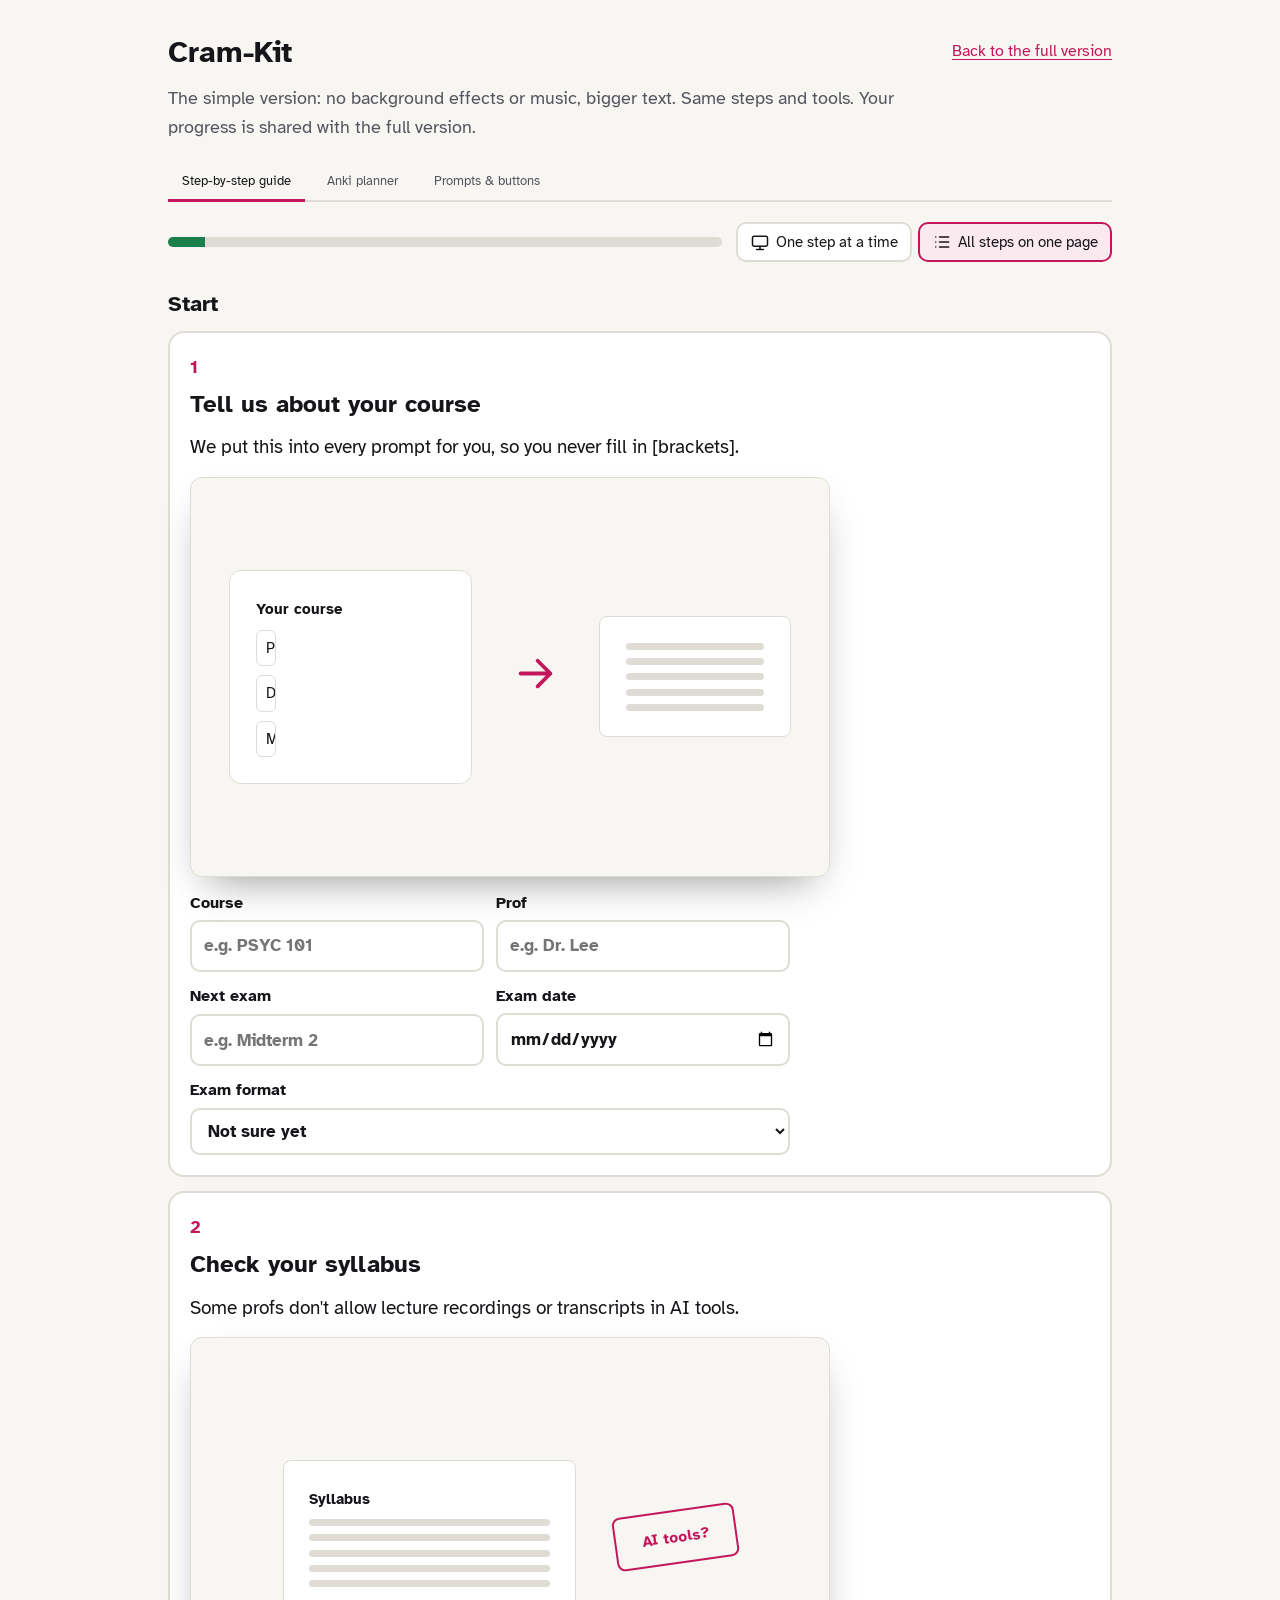
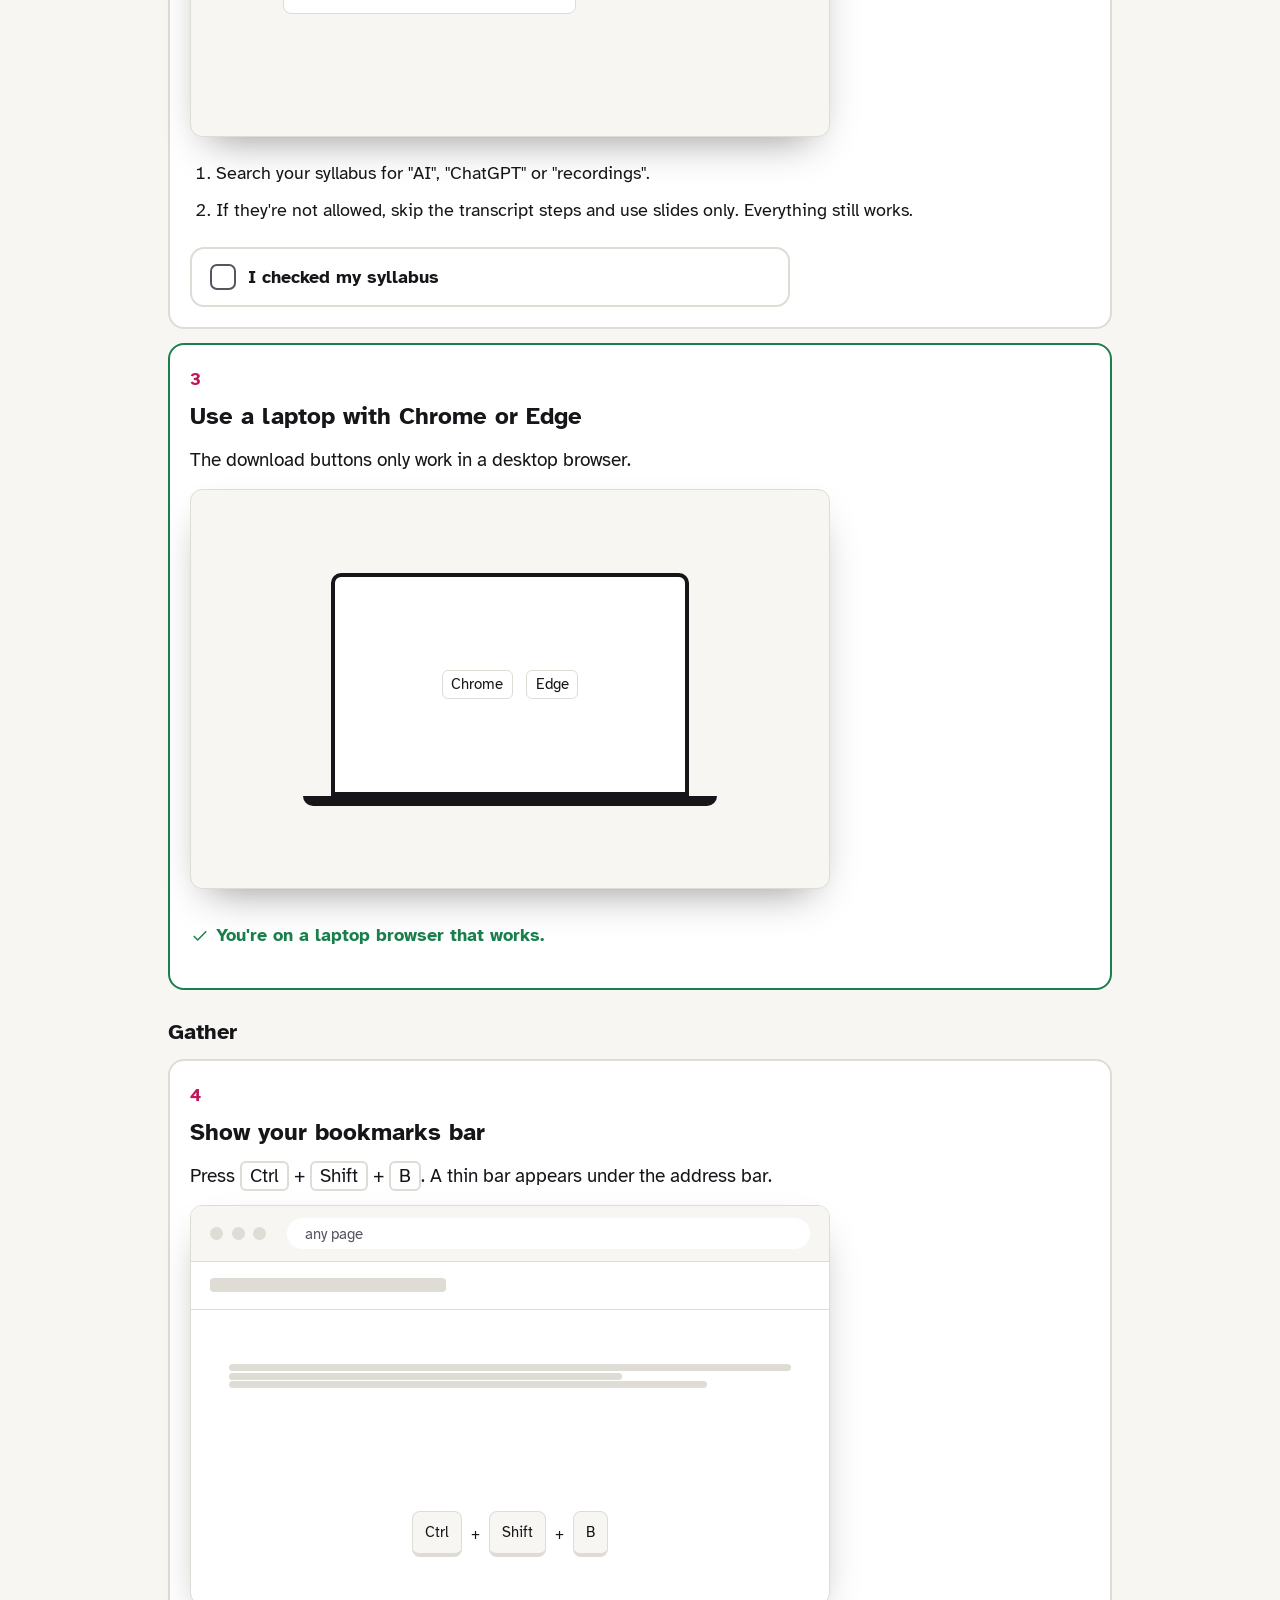
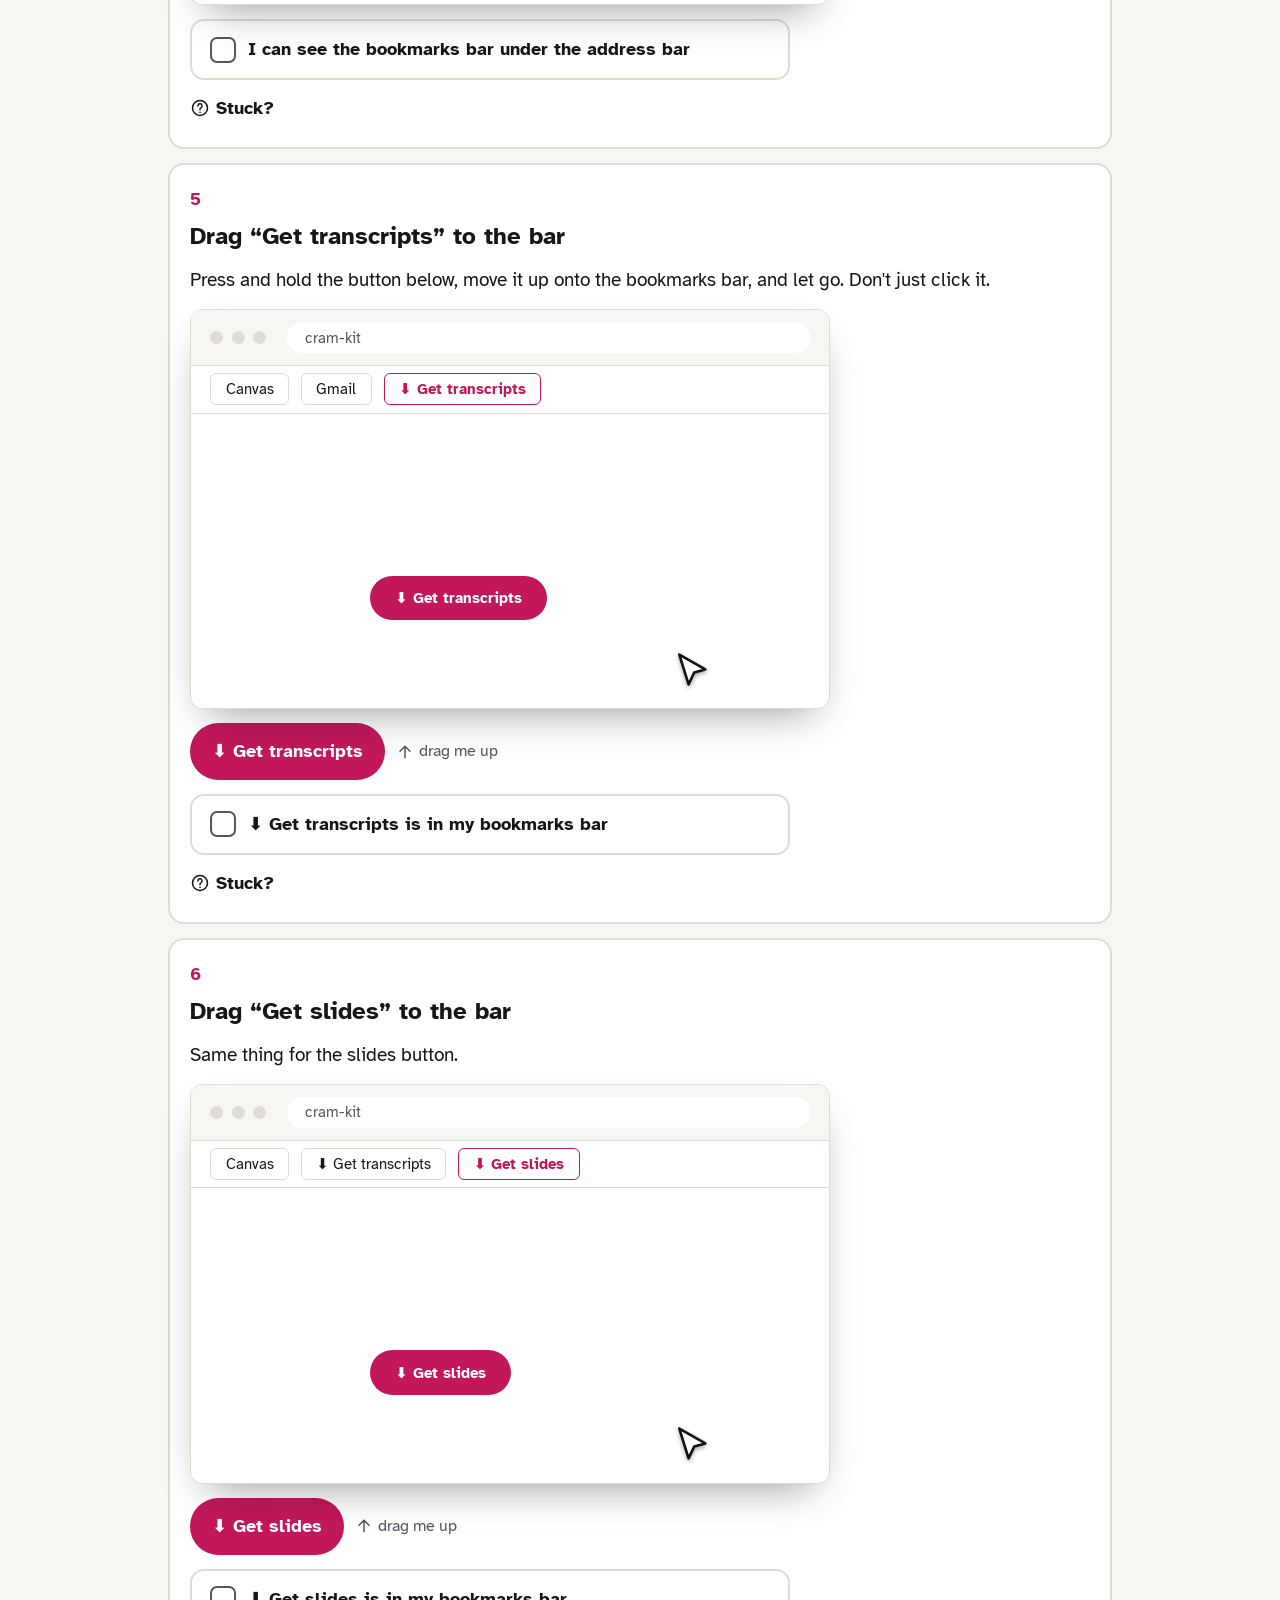
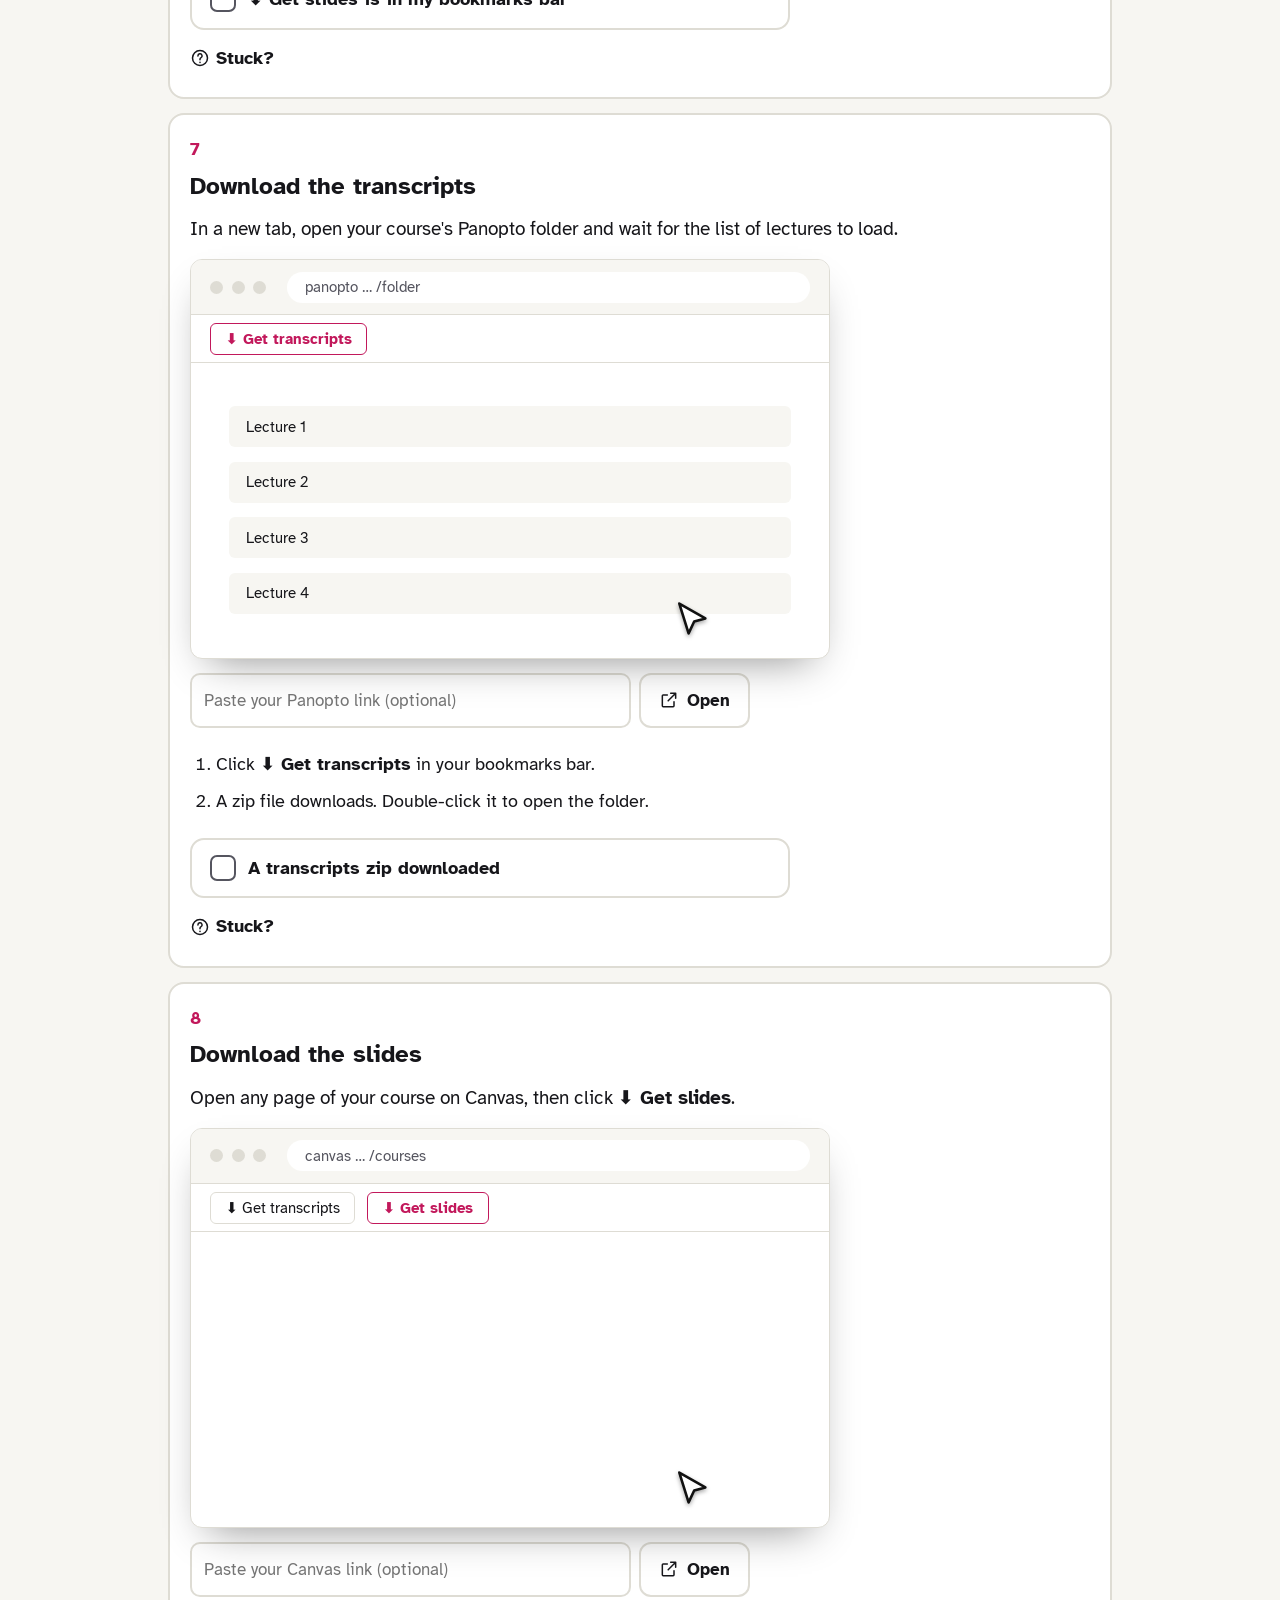
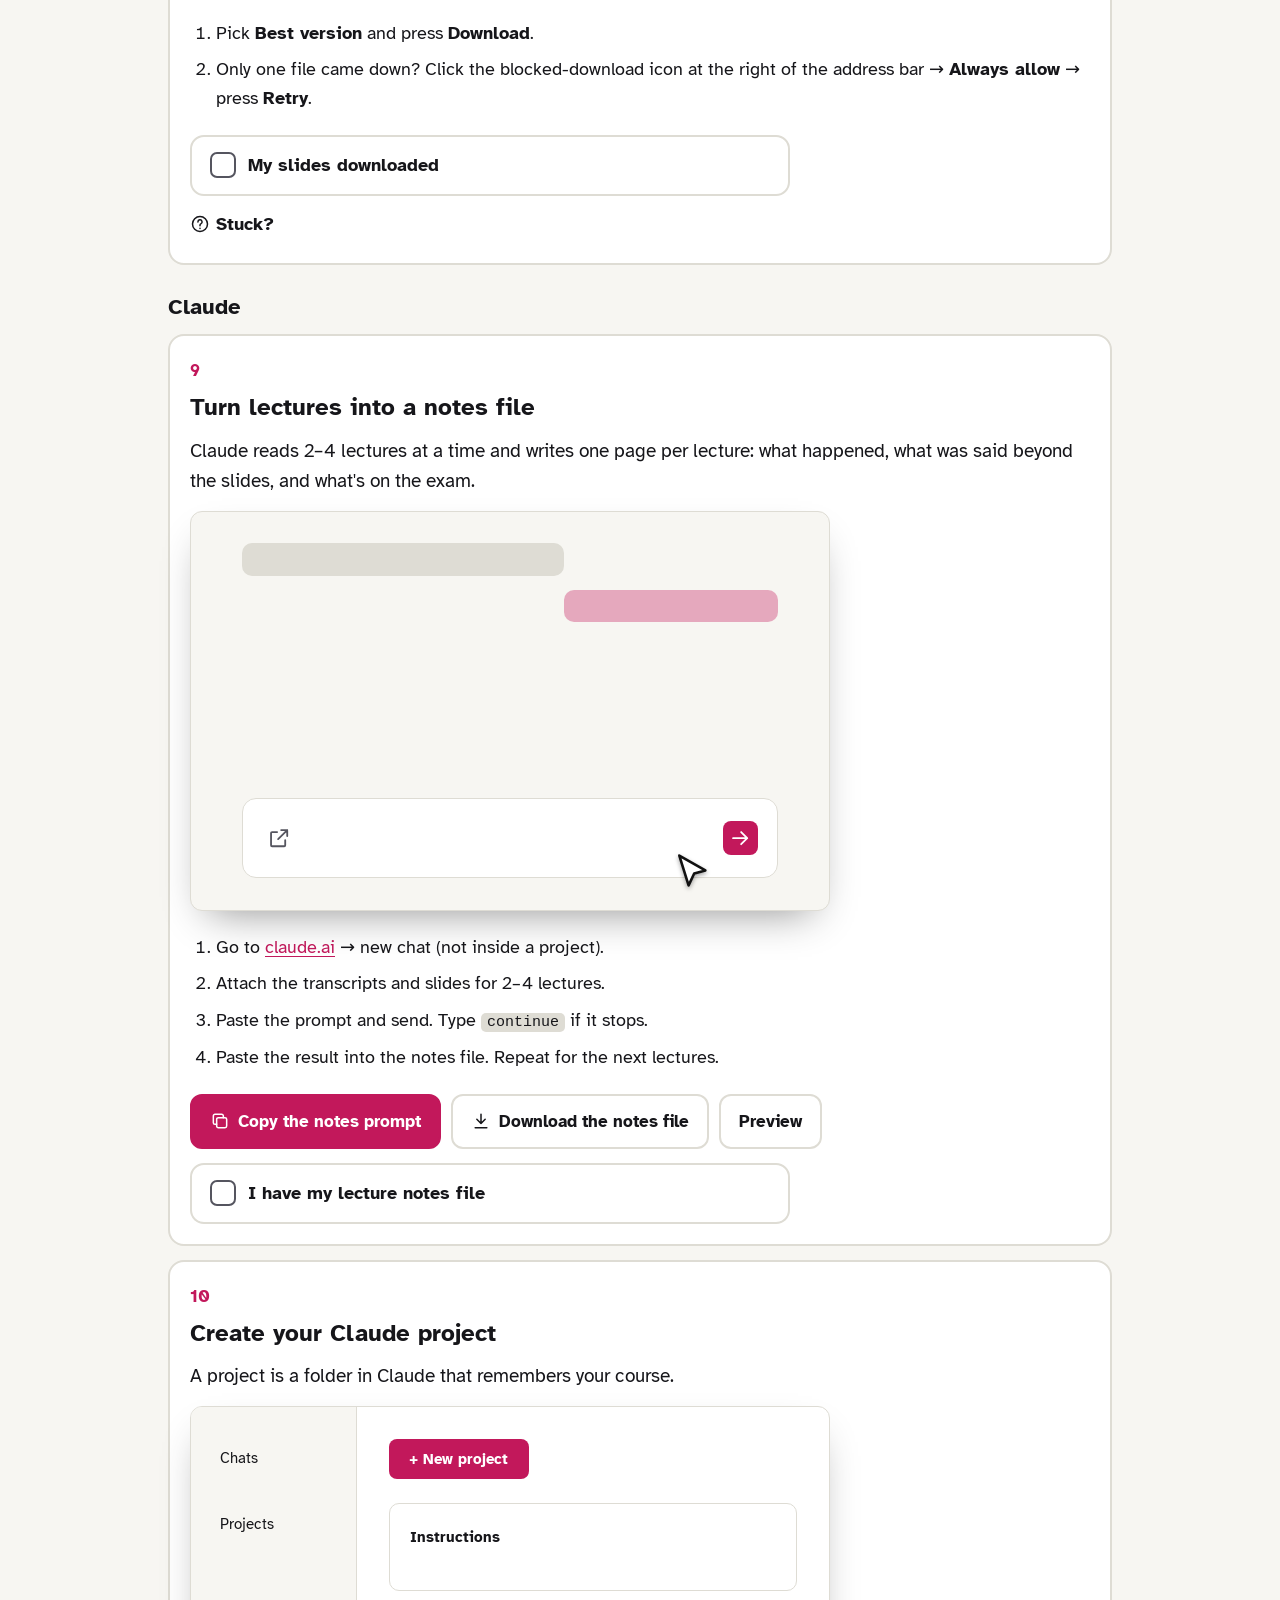
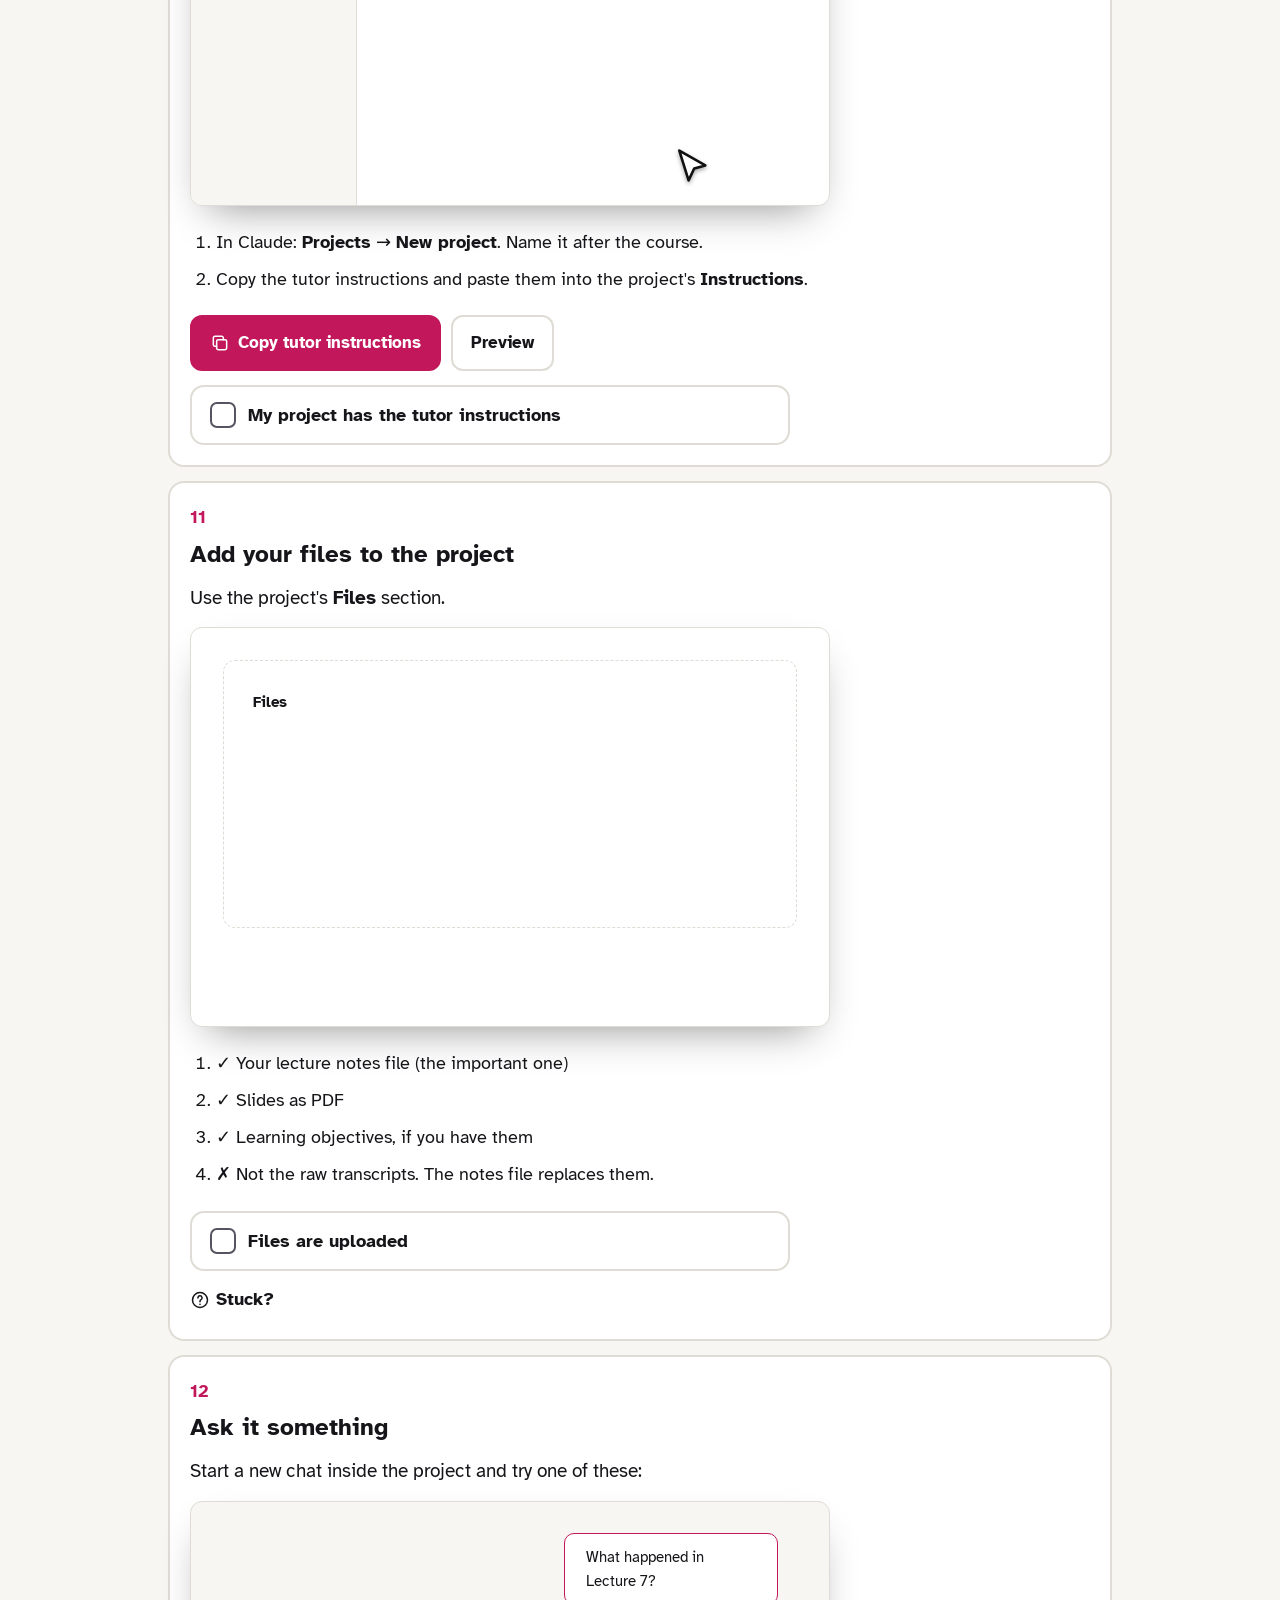
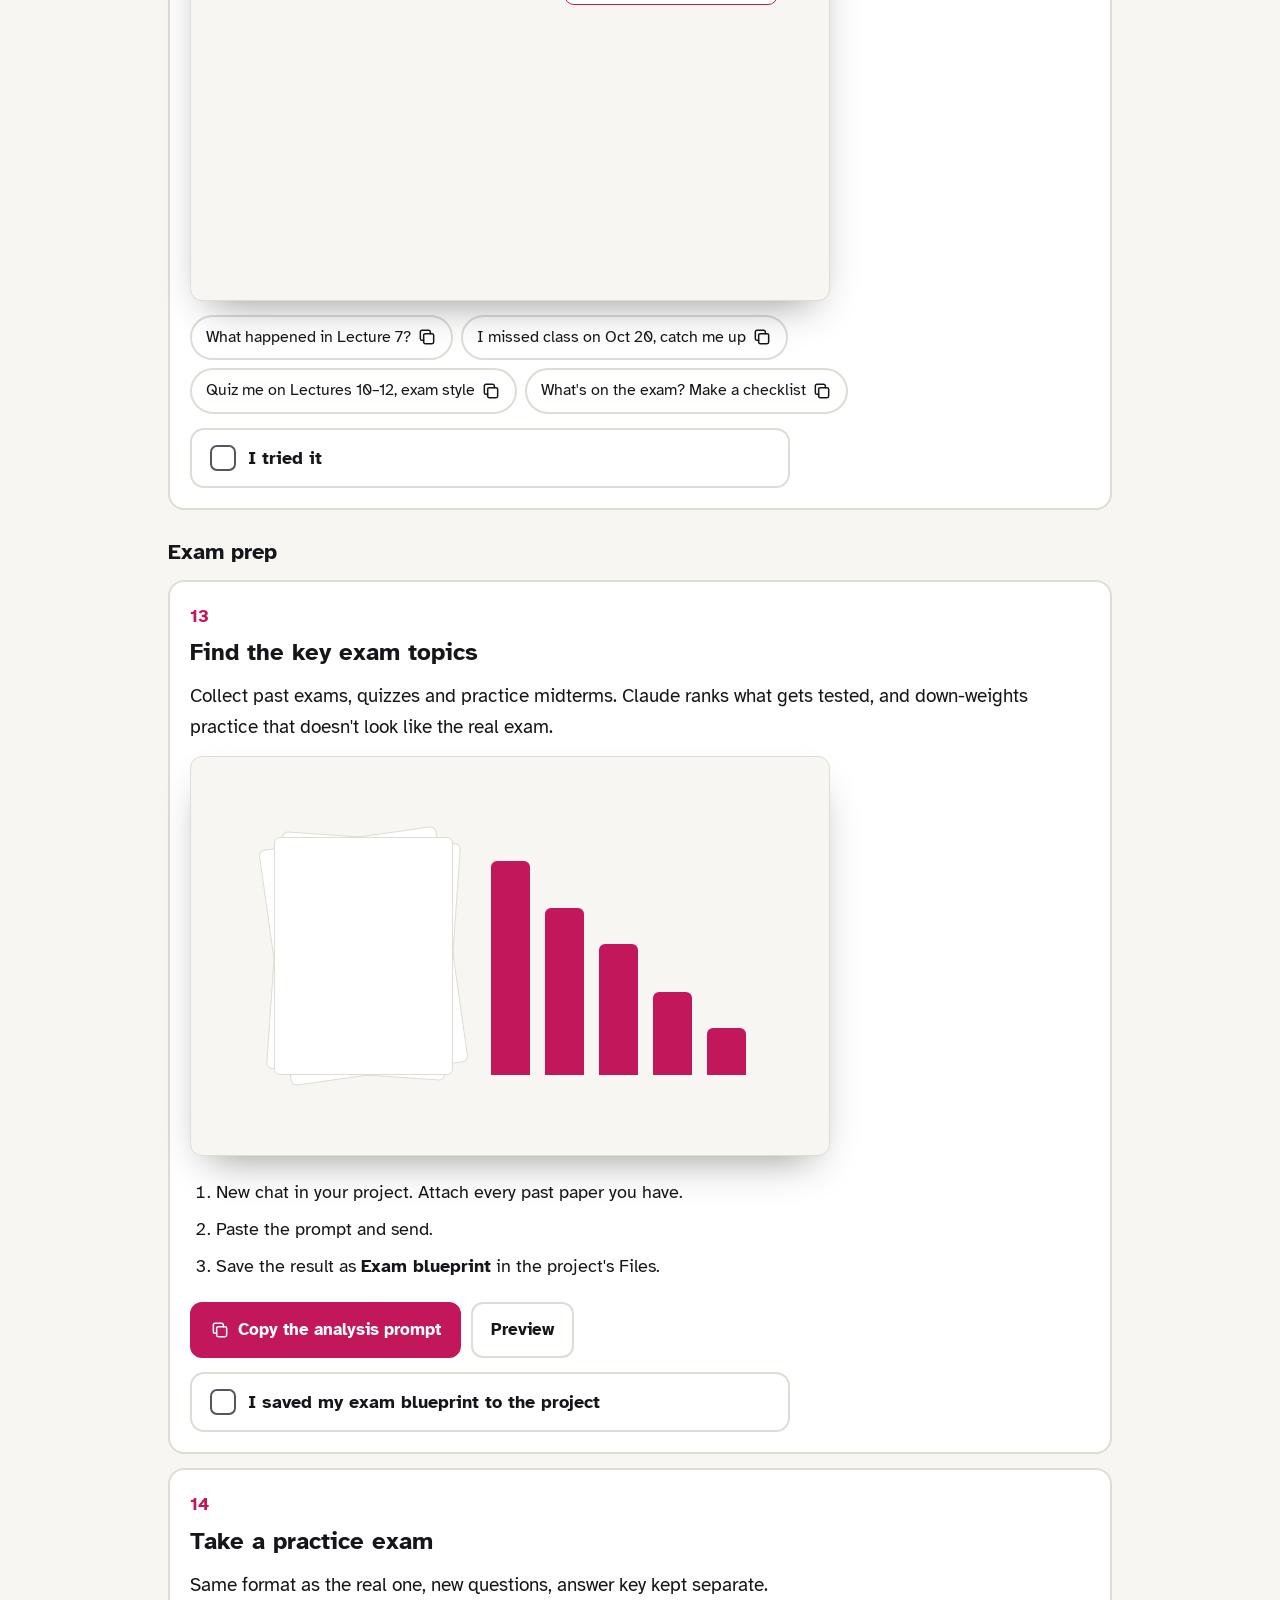
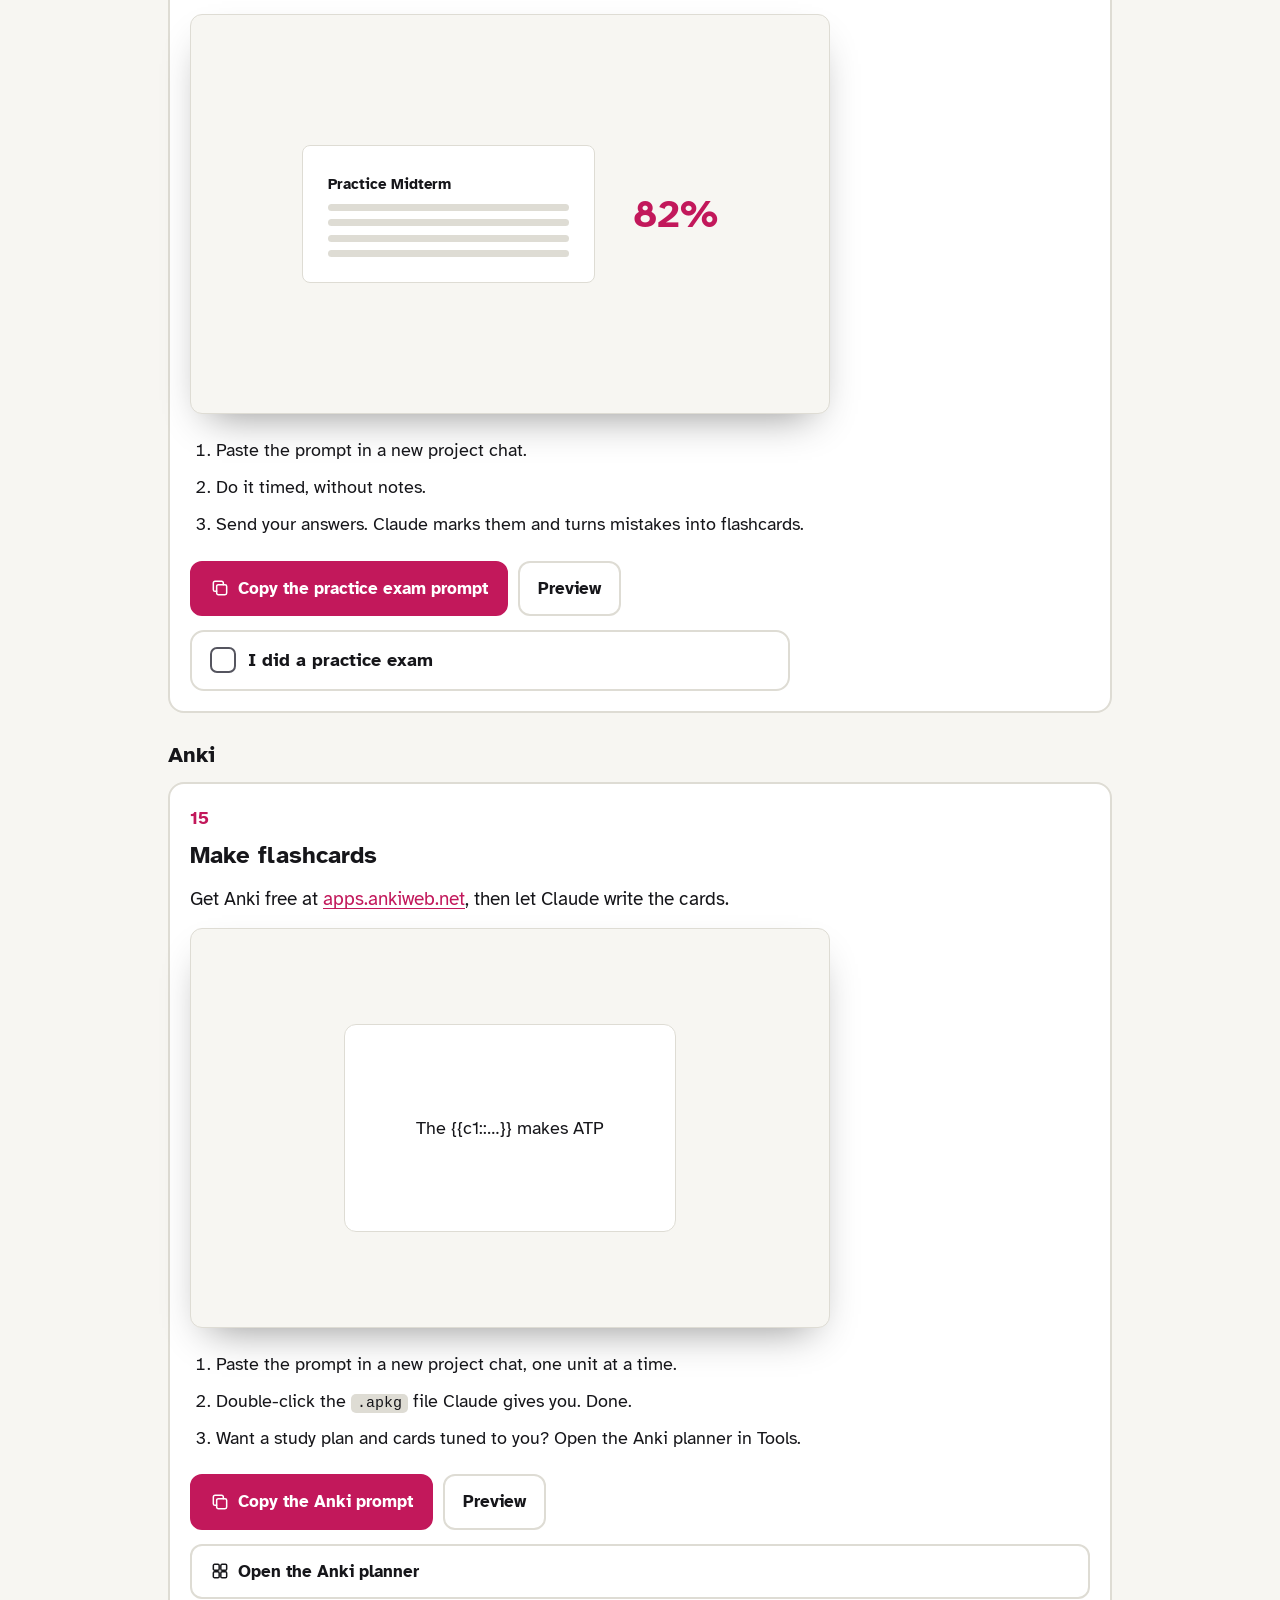
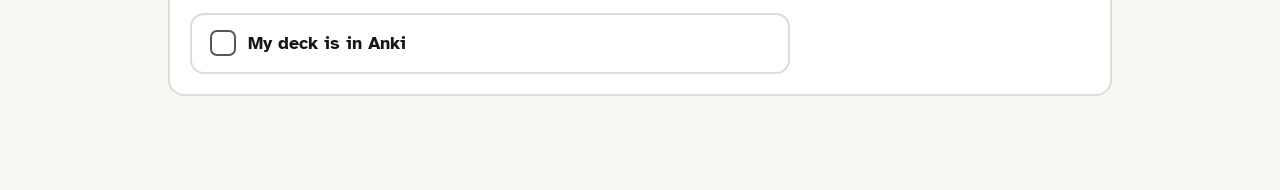
==== simple.html @ 3fac9909 "Redesign: Taipei night-drive home, fullscreen step-by-step guide, pomodoro, simple version - New hom" ====
<!DOCTYPE html>
<html lang="en">
<head>
<meta charset="utf-8">
<meta name="viewport" content="width=device-width, initial-scale=1">
<title>Cram-Kit · Simple</title>
<link rel="preconnect" href="https://fonts.googleapis.com"><link rel="preconnect" href="https://fonts.gstatic.com" crossorigin>
<link href="https://fonts.googleapis.com/css2?family=Atkinson+Hyperlegible:wght@400;700&display=swap" rel="stylesheet">
<link rel="stylesheet" href="assets/mocks.css">
<style>
:root{--bg:#f7f6f2;--card:#fff;--ink:#16161a;--muted:#55555f;--line:#dedcd4;--accent:#c2185b;--accent-ink:#fff;--ok:#1b7f4b;--ok-bg:#eaf6ef;--warn:#8a4500;--warn-bg:#fff2e0;--soft:#fbe9f0}
@media (prefers-color-scheme:dark){:root:not([data-theme=light]){--bg:#121214;--card:#1b1b1f;--ink:#efeef3;--muted:#a9a8b3;--line:#2e2e35;--accent:#ff6fa8;--accent-ink:#16161a;--ok:#5fd394;--ok-bg:#16291f;--warn:#ffb36b;--warn-bg:#2b2116;--soft:#2a1a22}}
*{box-sizing:border-box}
body{margin:0;background:var(--bg);color:var(--ink);font:18px/1.6 "Atkinson Hyperlegible",system-ui,sans-serif}
main{max-width:980px;margin:0 auto;padding:28px 18px 80px}
a{color:var(--accent);text-underline-offset:3px}
:focus-visible{outline:3px solid var(--accent);outline-offset:2px}
.ck-i{width:20px;height:20px;flex:none}
header{display:flex;align-items:center;gap:14px;flex-wrap:wrap;margin-bottom:8px}
header h1{margin:0;font-size:30px}
header .back{margin-left:auto;font-size:16px}
.lede{color:var(--muted);margin:0 0 20px;max-width:62ch}
nav.top{display:flex;gap:8px;margin:0 0 20px;border-bottom:2px solid var(--line)}
nav.top button{background:none;border:0;padding:10px 14px;font:700 17px inherit;font-family:inherit;color:var(--muted);cursor:pointer;border-bottom:3px solid transparent;margin-bottom:-2px}
nav.top button[aria-selected=true]{color:var(--ink);border-bottom-color:var(--accent)}
.pane[hidden]{display:none}
/* guide */
.ck-head{display:flex;gap:14px;align-items:center;flex-wrap:wrap;margin-bottom:14px}
.ck-prog{flex:1;min-width:160px;height:10px;border-radius:99px;background:var(--line);overflow:hidden}
.ck-prog i{display:block;height:100%;background:var(--ok)}
.ck-modes{display:flex;gap:6px}
.ck-modes button{display:flex;align-items:center;gap:6px;border:2px solid var(--line);background:var(--card);padding:6px 12px;border-radius:10px;font:inherit;font-size:15px;cursor:pointer;color:var(--ink)}
.ck-modes button[aria-pressed=true]{border-color:var(--accent);background:var(--soft)}
.ck-wiz{display:block}.ck-steps{display:none}
.ck-count{color:var(--muted);font-size:16px}
.ck-step{display:grid;grid-template-columns:1fr;gap:14px}
.ck-step-text{display:contents}.ck-step-text>*{order:4}
.ck-title{order:1;font-size:30px;line-height:1.2;margin:4px 0 0;outline:none}
.ck-lead{order:2;font-size:19px;margin:0}
.ck-step-visual{order:3;max-width:640px}
.ck-mock{--m-accent:var(--accent);--m-bg:var(--card);--m-surface:var(--bg);--m-ink:var(--ink);--m-line:var(--line);--m-muted:var(--muted);--m-font:inherit;font-size:clamp(12px,1.6vw,15px)}
.ck-list{margin:0;padding-left:26px}.ck-list li{margin:8px 0}
kbd{font:700 15px inherit;font-family:inherit;padding:1px 8px;border:2px solid var(--line);border-radius:6px;background:var(--card)}
code{font:15px ui-monospace,Menlo,monospace;background:var(--line);padding:1px 6px;border-radius:5px}
.ck-row{display:flex;gap:10px;flex-wrap:wrap;align-items:center}
.ck-row.tight{gap:6px}
.ck-btn{display:inline-flex;align-items:center;gap:8px;padding:12px 18px;border-radius:12px;border:2px solid var(--line);background:var(--card);font:inherit;font-weight:700;font-size:17px;cursor:pointer;color:var(--ink)}
.ck-btn.primary{background:var(--accent);border-color:var(--accent);color:var(--accent-ink)}
.ck-btn.small{padding:6px 12px;font-size:15px}
.ck-btn:disabled{opacity:.4;cursor:not-allowed}
.ck-btn.ok{background:var(--ok);border-color:var(--ok);color:#fff}
.ck-bm{display:inline-flex;padding:14px 22px;border-radius:99px;background:var(--accent);color:var(--accent-ink);font-weight:700;text-decoration:none;cursor:grab}
.ck-bm.small{padding:6px 12px;font-size:15px}
.ck-hint{color:var(--muted);font-size:16px;display:inline-flex;gap:4px;align-items:center}
.ck-hint .ck-i{transform:rotate(90deg)}
.ck-open{display:flex;gap:8px;max-width:560px}
.ck-open input,.ck-form input,.ck-form select{flex:1;min-width:0;padding:10px 12px;border-radius:10px;border:2px solid var(--line);background:var(--card);color:var(--ink);font:inherit;font-size:17px}
.ck-form{display:grid;grid-template-columns:1fr 1fr;gap:12px;max-width:600px}
.ck-form label{display:grid;gap:4px;font-weight:700;font-size:16px}
.ck-form .wide{grid-column:1/-1}
.ck-done{display:flex;align-items:center;gap:12px;padding:14px 18px;border-radius:14px;border:2px solid var(--line);background:var(--card);cursor:pointer;font-weight:700;max-width:600px}
.ck-done input{position:absolute;opacity:0}
.ck-box{width:26px;height:26px;flex:none;border-radius:7px;border:2px solid var(--muted);display:grid;place-items:center;color:transparent}
.ck-done input:checked+.ck-box{background:var(--ok);border-color:var(--ok);color:#fff}
.ck-done:has(input:checked){border-color:var(--ok);background:var(--ok-bg)}
.ck-done:has(input:focus-visible){outline:3px solid var(--accent);outline-offset:2px}
.ck-help summary{cursor:pointer;font-weight:700;display:inline-flex;gap:6px;align-items:center}
.ck-ok{color:var(--ok);font-weight:700;display:flex;gap:6px;align-items:center}
.ck-warn{padding:12px 16px;border-radius:12px;background:var(--warn-bg);color:var(--warn);max-width:640px}
.ck-note{color:var(--ok);font-size:16px;display:flex;gap:6px;align-items:center;margin:0}
.ck-pre{white-space:pre-wrap;font:14px/1.5 ui-monospace,Menlo,monospace;background:var(--card);border:2px solid var(--line);border-radius:12px;padding:12px;max-height:320px;overflow:auto}
.ck-try{display:flex;flex-wrap:wrap;gap:8px}
.ck-chip{display:inline-flex;gap:6px;align-items:center;padding:8px 14px;border-radius:99px;border:2px solid var(--line);background:var(--card);font:inherit;font-size:16px;cursor:pointer;color:var(--ink)}
.ck-nav{display:flex;align-items:center;gap:12px;margin-top:22px;padding-top:16px;border-top:2px solid var(--line)}
.ck-gate{flex:1;text-align:right;color:var(--muted);font-size:16px}
.ck-sechead{font-size:22px;margin:24px 0 10px}
.ck-card{padding:20px;margin-bottom:14px;border:2px solid var(--line);border-radius:16px;background:var(--card)}
.ck-card.did{border-color:var(--ok)}
.ck-card .ck-num{display:inline-block;font-weight:700;color:var(--accent);margin-bottom:4px}
.ck-card .ck-title{font-size:24px}
/* toolkit */
.ck-cram-row{display:flex;gap:12px;align-items:center;flex-wrap:wrap;margin-bottom:16px}
.ck-cram{padding:12px 20px;border-radius:12px;border:2px solid var(--accent);background:var(--card);color:var(--accent);font:inherit;font-weight:700;cursor:pointer;display:inline-flex;gap:8px;align-items:center}
.ck-cram.on{background:var(--accent);color:var(--accent-ink)}
.ck-aform{grid-template-columns:1fr 1fr;max-width:none}
.ck-ql{display:block;font-weight:700;font-size:16px;margin-bottom:6px}
.ck-chips{display:flex;flex-wrap:wrap;gap:6px}
.ck-chips label{display:inline-flex;flex-direction:row;gap:6px;align-items:center;padding:6px 12px;border-radius:99px;border:2px solid var(--line);background:var(--card);font-weight:400;font-size:16px;cursor:pointer}
.ck-chips label:has(input:checked){border-color:var(--accent);background:var(--soft)}
.ck-out{padding:18px;border-radius:14px;border:2px solid var(--line);background:var(--card);margin:16px 0}
.ck-out h4{margin:10px 0 6px;font-size:19px}.ck-out h4:first-child{margin-top:0}
.ck-table{width:100%;border-collapse:collapse;font-size:16px}
.ck-table td{padding:8px;border-bottom:1px solid var(--line);vertical-align:top}
.ck-table td:first-child{color:var(--muted);width:46%}
.ck-table small{display:block;color:var(--muted)}
.ck-libitem{display:flex;align-items:center;justify-content:space-between;gap:10px;padding:12px 16px;margin-bottom:8px;border:2px solid var(--line);border-radius:12px;background:var(--card)}
@media (max-width:640px){.ck-form,.ck-aform{grid-template-columns:1fr}.ck-title{font-size:25px}}
</style>
</head>
<body>
<main>
  <header><h1>Cram-Kit</h1><a class="back" href="./">Back to the full version</a></header>
  <p class="lede">The simple version: no background effects or music, bigger text. Same steps and tools. Your progress is shared with the full version.</p>
  <nav class="top" role="tablist" aria-label="Sections">
    <button role="tab" aria-selected="true" data-p="p-guide">Step-by-step guide</button>
    <button role="tab" aria-selected="false" data-p="p-tools">Anki planner</button>
    <button role="tab" aria-selected="false" data-p="p-lib">Prompts &amp; buttons</button>
  </nav>
  <section class="pane" id="p-guide"><div id="wiz"></div></section>
  <section class="pane" id="p-tools" hidden><div id="anki"></div></section>
  <section class="pane" id="p-lib" hidden><div id="lib"></div></section>
</main>
<script src="assets/data.js"></script>
<script src="assets/core.js"></script>
<script>
const {$,$$}=CK;
let anki;
function tab(id){$$('nav.top button').forEach(b=>b.setAttribute('aria-selected',b.dataset.p===id));$$('.pane').forEach(p=>p.hidden=p.id!==id);if(id==='p-tools'){anki=anki||CK.ankiTool($('#anki'));anki.update();}}
$$('nav.top button').forEach(b=>b.onclick=()=>tab(b.dataset.p));
CK.wizard($('#wiz'),{modeKey:'mode_simple',defaultMode:'list',onTool:()=>tab('p-tools')});
CK.library($('#lib'));
</script>
</body>
</html>
---- assets/mocks.css ----
/* Animated "how to do it" demos. Themes set the --m-* variables. */
.ck-mock{--m-bg:#fff;--m-surface:#f3f3f3;--m-ink:#222;--m-muted:#888;--m-line:#ddd;--m-accent:#5b5bd6;--m-accent-ink:#fff;--m-hl:#ffe58a;--m-radius:12px;--m-font:inherit;--T:5s;
  position:relative;width:100%;aspect-ratio:16/10;overflow:hidden;background:var(--m-bg);color:var(--m-ink);border:1px solid var(--m-line);border-radius:var(--m-radius);font:500 clamp(9px,1.35vw,13px)/1.2 var(--m-font);user-select:none;box-shadow:0 18px 40px -18px rgba(0,0,0,.45)}
.ck-mock *{box-sizing:border-box}
.ck-m-cursor{position:absolute;width:7%;left:75%;top:85%;z-index:9;filter:drop-shadow(0 2px 2px rgba(0,0,0,.35));pointer-events:none}

/* browser frame */
.ck-m-top{position:absolute;inset:0 0 auto 0;height:14%;display:flex;align-items:center;gap:1.4%;padding:0 3%;background:var(--m-surface);border-bottom:1px solid var(--m-line)}
.ck-m-top i{width:2.2%;aspect-ratio:1;border-radius:50%;background:var(--m-line)}
.ck-m-addr{flex:1;margin-left:2%;background:var(--m-bg);border-radius:99px;padding:.6% 3%;color:var(--m-muted);white-space:nowrap;overflow:hidden}
.ck-m-bar{position:absolute;top:14%;left:0;right:0;height:12%;display:flex;align-items:center;gap:2%;padding:0 3%;border-bottom:1px solid var(--m-line);overflow:hidden}
.ck-m-page{position:absolute;top:26%;left:0;right:0;bottom:0;padding:5% 6%}
.ck-m-chip{white-space:nowrap;padding:.5% 2.4%;border:1px solid var(--m-line);border-radius:6px;background:var(--m-bg)}
.ck-m-chip.new,.ck-m-chip.hot{border-color:var(--m-accent);color:var(--m-accent);font-weight:700}
.ck-m-btn,.ck-m-ghost{position:absolute;left:28%;top:55%;padding:1.6% 4%;border-radius:99px;background:var(--m-accent);color:var(--m-accent-ink);font-weight:700;white-space:nowrap}
.ck-m-ghost{opacity:0;z-index:8;box-shadow:0 10px 20px rgba(0,0,0,.3)}
.ck-m-lines{display:grid;gap:7%;padding-top:4%}.ck-m-lines i{height:7px;border-radius:4px;background:var(--m-line)}.ck-m-lines i:nth-child(2){width:70%}.ck-m-lines i:nth-child(3){width:85%}

/* keys */
.m-keys .ck-m-cursor{display:none}
.m-keys .ck-m-bar{animation:ckBar var(--T) infinite}
.m-keys .ck-m-bar::after{content:"";position:absolute;left:3%;right:60%;height:30%;border-radius:4px;background:var(--m-line)}
.ck-m-keys{position:absolute;left:50%;bottom:12%;transform:translateX(-50%);display:flex;align-items:center;gap:.6em}
.ck-m-keys kbd{font:700 1.25em/1 var(--m-font);padding:.55em .8em;border-radius:8px;background:var(--m-surface);border:1px solid var(--m-line);border-bottom-width:4px;color:var(--m-ink)}
.ck-m-keys .k1{animation:ckK1 var(--T) infinite}.ck-m-keys .k2{animation:ckK2 var(--T) infinite}.ck-m-keys .k3{animation:ckK3 var(--T) infinite}
@keyframes ckBar{0%,48%{height:0;opacity:0}56%,100%{height:12%;opacity:1}}
@keyframes ckK1{0%,8%{transform:none}12%,46%{transform:translateY(3px);border-bottom-width:1px;background:var(--m-accent);color:var(--m-accent-ink)}52%,100%{transform:none}}
@keyframes ckK2{0%,20%{transform:none}24%,46%{transform:translateY(3px);border-bottom-width:1px;background:var(--m-accent);color:var(--m-accent-ink)}52%,100%{transform:none}}
@keyframes ckK3{0%,34%{transform:none}38%,46%{transform:translateY(3px);border-bottom-width:1px;background:var(--m-accent);color:var(--m-accent-ink)}52%,100%{transform:none}}

/* drag a button to the bar */
.m-drag .ck-m-cursor{animation:ckDragC var(--T) infinite cubic-bezier(.5,0,.3,1)}
.m-drag .ck-m-ghost{animation:ckDragG var(--T) infinite cubic-bezier(.5,0,.3,1)}
.m-drag .ck-m-chip.new{animation:ckPop var(--T) infinite}
.m-drag .ck-m-btn{animation:ckDim var(--T) infinite}
@keyframes ckDragC{0%{left:75%;top:85%}24%,32%{left:38%;top:61%}62%,70%{left:48%;top:18%}100%{left:75%;top:85%}}
@keyframes ckDragG{0%,30%{opacity:0;left:28%;top:55%;transform:none}33%{opacity:.95;left:28%;top:55%;transform:rotate(-3deg) scale(1.04)}62%{opacity:.95;left:38%;top:13%;transform:rotate(-3deg) scale(.8)}66%,100%{opacity:0;left:38%;top:13%}}
@keyframes ckPop{0%,63%{opacity:0;transform:scale(.6)}68%{opacity:1;transform:scale(1.15)}74%,100%{opacity:1;transform:none}}
@keyframes ckDim{0%,30%,66%,100%{opacity:1}33%,62%{opacity:.35}}

/* click a bookmark, a file downloads */
.ck-m-rows{display:grid;gap:9%;padding-top:2%}.ck-m-rows i{font-style:normal;padding:1.5% 3%;border-radius:6px;background:var(--m-surface)}
.ck-m-toast{position:absolute;right:4%;bottom:6%;display:flex;align-items:center;gap:.4em;padding:2% 4%;border-radius:10px;background:var(--m-ink);color:var(--m-bg);font-weight:700;opacity:0}
.ck-m-toast .ck-i{width:1.2em;height:1.2em}
.m-click .ck-m-cursor{animation:ckClickC var(--T) infinite cubic-bezier(.5,0,.3,1)}
.m-click .ck-m-chip.hot{animation:ckPress var(--T) infinite}
.m-click .ck-m-toast{animation:ckToast var(--T) infinite}
@keyframes ckClickC{0%{left:75%;top:85%}30%,40%{left:12%;top:18%}100%{left:75%;top:85%}}
@keyframes ckPress{0%,33%,40%,100%{transform:none}35%{transform:scale(.88)}}
@keyframes ckToast{0%,42%{opacity:0;transform:translateY(30%)}48%,90%{opacity:1;transform:none}100%{opacity:0}}

/* canvas: popup, download, blocked icon, always allow */
.m-canvas{--T:7s}
.ck-m-pop{position:absolute;left:28%;top:8%;width:52%;display:grid;gap:5%;padding:4%;border-radius:10px;background:var(--m-bg);border:1px solid var(--m-line);box-shadow:0 10px 30px rgba(0,0,0,.2);opacity:0;animation:ckPopIn var(--T) infinite}
.ck-m-pop i{font-style:normal;color:var(--m-muted)}
.ck-m-go{justify-self:end;padding:2% 6%;border-radius:8px;background:var(--m-accent);color:var(--m-accent-ink);font-weight:700}
.ck-m-block{position:absolute;right:4%;top:2.5%;width:7%;aspect-ratio:1;display:grid;place-items:center;border-radius:50%;background:#e5484d;color:#fff;opacity:0;animation:ckBlock var(--T) infinite}
.ck-m-block .ck-i{width:60%;height:60%}
.ck-m-menu{position:absolute;right:3%;top:15%;width:34%;display:grid;padding:2%;border-radius:10px;background:var(--m-bg);border:1px solid var(--m-line);box-shadow:0 10px 30px rgba(0,0,0,.25);opacity:0;animation:ckMenu var(--T) infinite;z-index:7}
.ck-m-menu i{font-style:normal;padding:5% 6%;border-radius:6px}.ck-m-menu i:first-child{animation:ckHl var(--T) infinite}
.m-canvas .ck-m-cursor{animation:ckCanC var(--T) infinite cubic-bezier(.5,0,.3,1)}
@keyframes ckPopIn{0%,18%{opacity:0;transform:scale(.95)}22%,52%{opacity:1;transform:none}56%,100%{opacity:0}}
@keyframes ckBlock{0%,52%{opacity:0;transform:scale(.4)}56%,100%{opacity:1;transform:none}}
@keyframes ckMenu{0%,66%{opacity:0;transform:translateY(-6%)}70%,96%{opacity:1;transform:none}100%{opacity:0}}
@keyframes ckHl{0%,80%{background:transparent}84%,100%{background:var(--m-hl);color:#222}}
@keyframes ckCanC{0%{left:75%;top:85%}14%,20%{left:34%;top:18%}40%,48%{left:72%;top:58%}62%,68%{left:91%;top:6%}80%,92%{left:76%;top:22%}100%{left:75%;top:85%}}

/* claude chat: attach + paste + send */
.ck-m-chat{background:var(--m-surface)}
.ck-m-msgs{position:absolute;left:8%;right:8%;top:8%;bottom:34%;display:flex;flex-direction:column;gap:6%}
.ck-m-msgs i{display:block;height:14%;width:60%;border-radius:10px;background:var(--m-line)}.ck-m-msgs i.me{align-self:flex-end;width:40%;background:var(--m-accent);opacity:.35}
.ck-m-box{position:absolute;left:8%;right:8%;bottom:8%;height:20%;display:flex;align-items:center;gap:3%;padding:0 3%;border-radius:14px;background:var(--m-bg);border:1px solid var(--m-line)}
.ck-m-clip,.ck-m-send{width:7%;aspect-ratio:1;display:grid;place-items:center;border-radius:8px;color:var(--m-muted)}
.ck-m-send{margin-left:auto;background:var(--m-accent);color:var(--m-accent-ink);animation:ckSend var(--T) infinite}
.ck-m-clip .ck-i,.ck-m-send .ck-i{width:70%;height:70%}
.ck-m-typed{white-space:nowrap;overflow:hidden;color:var(--m-muted);width:0;animation:ckType var(--T) infinite steps(22)}
.ck-m-file{position:absolute;padding:1.2% 3%;border-radius:8px;background:var(--m-bg);border:1px solid var(--m-line);font-weight:700;opacity:0}
.ck-m-file.f1{animation:ckFile1 var(--T) infinite}.ck-m-file.f2{animation:ckFile2 var(--T) infinite}
.ck-m-chat .ck-m-cursor{animation:ckChatC var(--T) infinite cubic-bezier(.5,0,.3,1)}
@keyframes ckFile1{0%{opacity:0;left:70%;top:10%}6%{opacity:1;left:70%;top:10%}26%{opacity:1;left:12%;top:76%}30%,100%{opacity:0;left:12%;top:76%}}
@keyframes ckFile2{0%,10%{opacity:0;left:76%;top:22%}16%{opacity:1;left:76%;top:22%}34%{opacity:1;left:12%;top:76%}38%,100%{opacity:0;left:12%;top:76%}}
@keyframes ckType{0%,40%{width:0}62%,100%{width:46%}}
@keyframes ckSend{0%,70%,80%,100%{transform:none}74%{transform:scale(.85)}}
@keyframes ckChatC{0%,40%{left:70%;top:60%}68%,78%{left:86%;top:80%}100%{left:70%;top:60%}}

/* project: new project + instructions */
.ck-m-proj{display:flex}
.ck-m-side{width:26%;padding:5% 3%;display:grid;align-content:start;gap:8%;background:var(--m-surface);border-right:1px solid var(--m-line)}
.ck-m-side i{font-style:normal;padding:6% 8%;border-radius:8px}.ck-m-side i.on{animation:ckHl var(--T) infinite;animation-name:ckSideOn}
.ck-m-main{flex:1;position:relative;padding:5%}
.ck-m-new{display:inline-block;padding:2% 5%;border-radius:8px;background:var(--m-accent);color:var(--m-accent-ink);font-weight:700;animation:ckNew var(--T) infinite}
.ck-m-instr{margin-top:6%;display:grid;gap:7%;padding:5%;border:1px solid var(--m-line);border-radius:10px;background:var(--m-bg)}
.ck-m-instr i{height:7px;border-radius:4px;background:var(--m-accent);opacity:.35;width:0;animation:ckLine var(--T) infinite}
.ck-m-instr i:nth-child(3){animation-delay:.2s}.ck-m-instr i:nth-child(4){animation-delay:.4s}
.ck-m-proj .ck-m-cursor{animation:ckProjC var(--T) infinite cubic-bezier(.5,0,.3,1)}
@keyframes ckSideOn{0%,18%{background:transparent}22%,100%{background:var(--m-hl);color:#222}}
@keyframes ckNew{0%,42%,50%,100%{transform:none}46%{transform:scale(.9)}}
@keyframes ckLine{0%,55%{width:0}80%,100%{width:90%}}
@keyframes ckProjC{0%{left:60%;top:85%}18%,24%{left:10%;top:32%}42%,50%{left:42%;top:14%}100%{left:60%;top:85%}}
.ck-m-files{display:grid;gap:6%;padding:5%;border:1.5px dashed var(--m-line);border-radius:12px;min-height:80%}
.ck-m-files span{display:flex;align-items:center;gap:.4em;padding:2.5% 4%;border-radius:8px;background:var(--m-surface);opacity:0}
.ck-m-files .ck-i{width:1.1em;height:1.1em;color:var(--m-accent)}
.ck-m-files .u1{animation:ckDrop var(--T) infinite}.ck-m-files .u2{animation:ckDrop var(--T) infinite .5s}.ck-m-files .u3{animation:ckDrop var(--T) infinite 1s}
@keyframes ckDrop{0%,10%{opacity:0;transform:translateY(-40%)}20%,90%{opacity:1;transform:none}100%{opacity:0}}

/* ask */
.ck-m-msgs i.q{height:auto;padding:2% 4%;font-style:normal;color:var(--m-ink);opacity:1;background:var(--m-bg);border:1px solid var(--m-accent)}
.ck-m-msgs i.a,.ck-m-msgs i.a2{width:0;animation:ckLine2 var(--T) infinite}.ck-m-msgs i.a2{animation-delay:.3s}
.ck-m-tag{align-self:flex-start;padding:1.5% 3%;border-radius:99px;background:var(--m-hl);color:#222;font-weight:700;opacity:0;animation:ckToast var(--T) infinite}
@keyframes ckLine2{0%,20%{width:0}45%,100%{width:75%}}

/* generic cards */
.ck-m-card{display:flex;align-items:center;justify-content:center;gap:6%;background:var(--m-surface)}
.ck-m-form{display:grid;gap:.6em;width:38%;padding:4%;border-radius:12px;background:var(--m-bg);border:1px solid var(--m-line)}
.ck-m-field{display:block;white-space:nowrap;overflow:hidden;padding:.35em .6em;border-radius:6px;border:1px solid var(--m-line);width:0;animation:ckField var(--T) infinite steps(10)}
.ck-m-field.f2{animation-delay:.5s}.ck-m-field.f3{animation-delay:1s}
@keyframes ckField{0%,8%{width:12%}30%,100%{width:100%}}
.ck-m-arrow{width:8%;color:var(--m-accent);animation:ckNudge 1.4s infinite}.ck-m-arrow .ck-i{width:100%;height:auto}
@keyframes ckNudge{50%{transform:translateX(25%)}}
.ck-m-doc{display:grid;gap:.55em;width:30%;padding:4%;border-radius:8px;background:var(--m-bg);border:1px solid var(--m-line)}
.ck-m-doc.big{width:46%}
.ck-m-doc i{height:7px;border-radius:4px;background:var(--m-line)}.ck-m-doc i.hl{animation:ckHlBar var(--T) infinite}
@keyframes ckHlBar{0%,40%{background:var(--m-line)}55%,100%{background:var(--m-accent)}}
.ck-m-stamp{padding:2% 4%;border:2px solid var(--m-accent);color:var(--m-accent);border-radius:8px;font-weight:800;transform:rotate(-8deg);animation:ckStamp var(--T) infinite}
@keyframes ckStamp{0%,40%{opacity:0;transform:rotate(-8deg) scale(1.6)}50%,100%{opacity:1;transform:rotate(-8deg)}}
.ck-m-laptop{width:56%}.ck-m-screen{aspect-ratio:16/10;border:4px solid var(--m-ink);border-radius:10px 10px 0 0;background:var(--m-bg);display:flex;align-items:center;justify-content:center;gap:4%}
.ck-m-base{height:10px;margin:0 -8%;border-radius:0 0 10px 10px;background:var(--m-ink)}
.ck-m-papers{position:relative;width:28%;aspect-ratio:3/4}.ck-m-papers i{position:absolute;inset:0;border-radius:6px;background:var(--m-bg);border:1px solid var(--m-line)}
.ck-m-papers i:nth-child(1){transform:rotate(-8deg)}.ck-m-papers i:nth-child(2){transform:rotate(4deg)}
.ck-m-bars{display:flex;align-items:flex-end;gap:6%;width:40%;height:60%}
.ck-m-bars i{flex:1;border-radius:6px 6px 0 0;background:var(--m-accent);height:var(--h);transform-origin:bottom;animation:ckGrow var(--T) infinite}
.ck-m-bars i:nth-child(2){animation-delay:.15s}.ck-m-bars i:nth-child(3){animation-delay:.3s}.ck-m-bars i:nth-child(4){animation-delay:.45s}.ck-m-bars i:nth-child(5){animation-delay:.6s}
@keyframes ckGrow{0%,10%{transform:scaleY(0)}40%,100%{transform:none}}
.ck-m-score{font-size:2.6em;font-weight:800;color:var(--m-accent);animation:ckStamp var(--T) infinite}
.ck-m-flip{width:52%;aspect-ratio:16/10;perspective:800px;position:relative}
.ck-m-face{position:absolute;inset:0;display:grid;place-items:center;padding:6%;text-align:center;border-radius:12px;background:var(--m-bg);border:1px solid var(--m-line);backface-visibility:hidden;font-size:1.2em;animation:ckFlip var(--T) infinite}
.ck-m-face.back{transform:rotateY(180deg);animation-name:ckFlipB;color:var(--m-accent);font-weight:800}
@keyframes ckFlip{0%,40%{transform:none}55%,100%{transform:rotateY(180deg)}}
@keyframes ckFlipB{0%,40%{transform:rotateY(180deg)}55%,100%{transform:rotateY(360deg)}}

@media (prefers-reduced-motion:reduce){.ck-mock *,.ck-mock{animation:none!important}.ck-m-chip.new,.ck-m-toast,.ck-m-pop,.ck-m-block,.ck-m-files span,.ck-m-tag,.ck-m-stamp{opacity:1!important}.ck-m-typed,.ck-m-field{width:auto!important}.ck-m-cursor{display:none}}
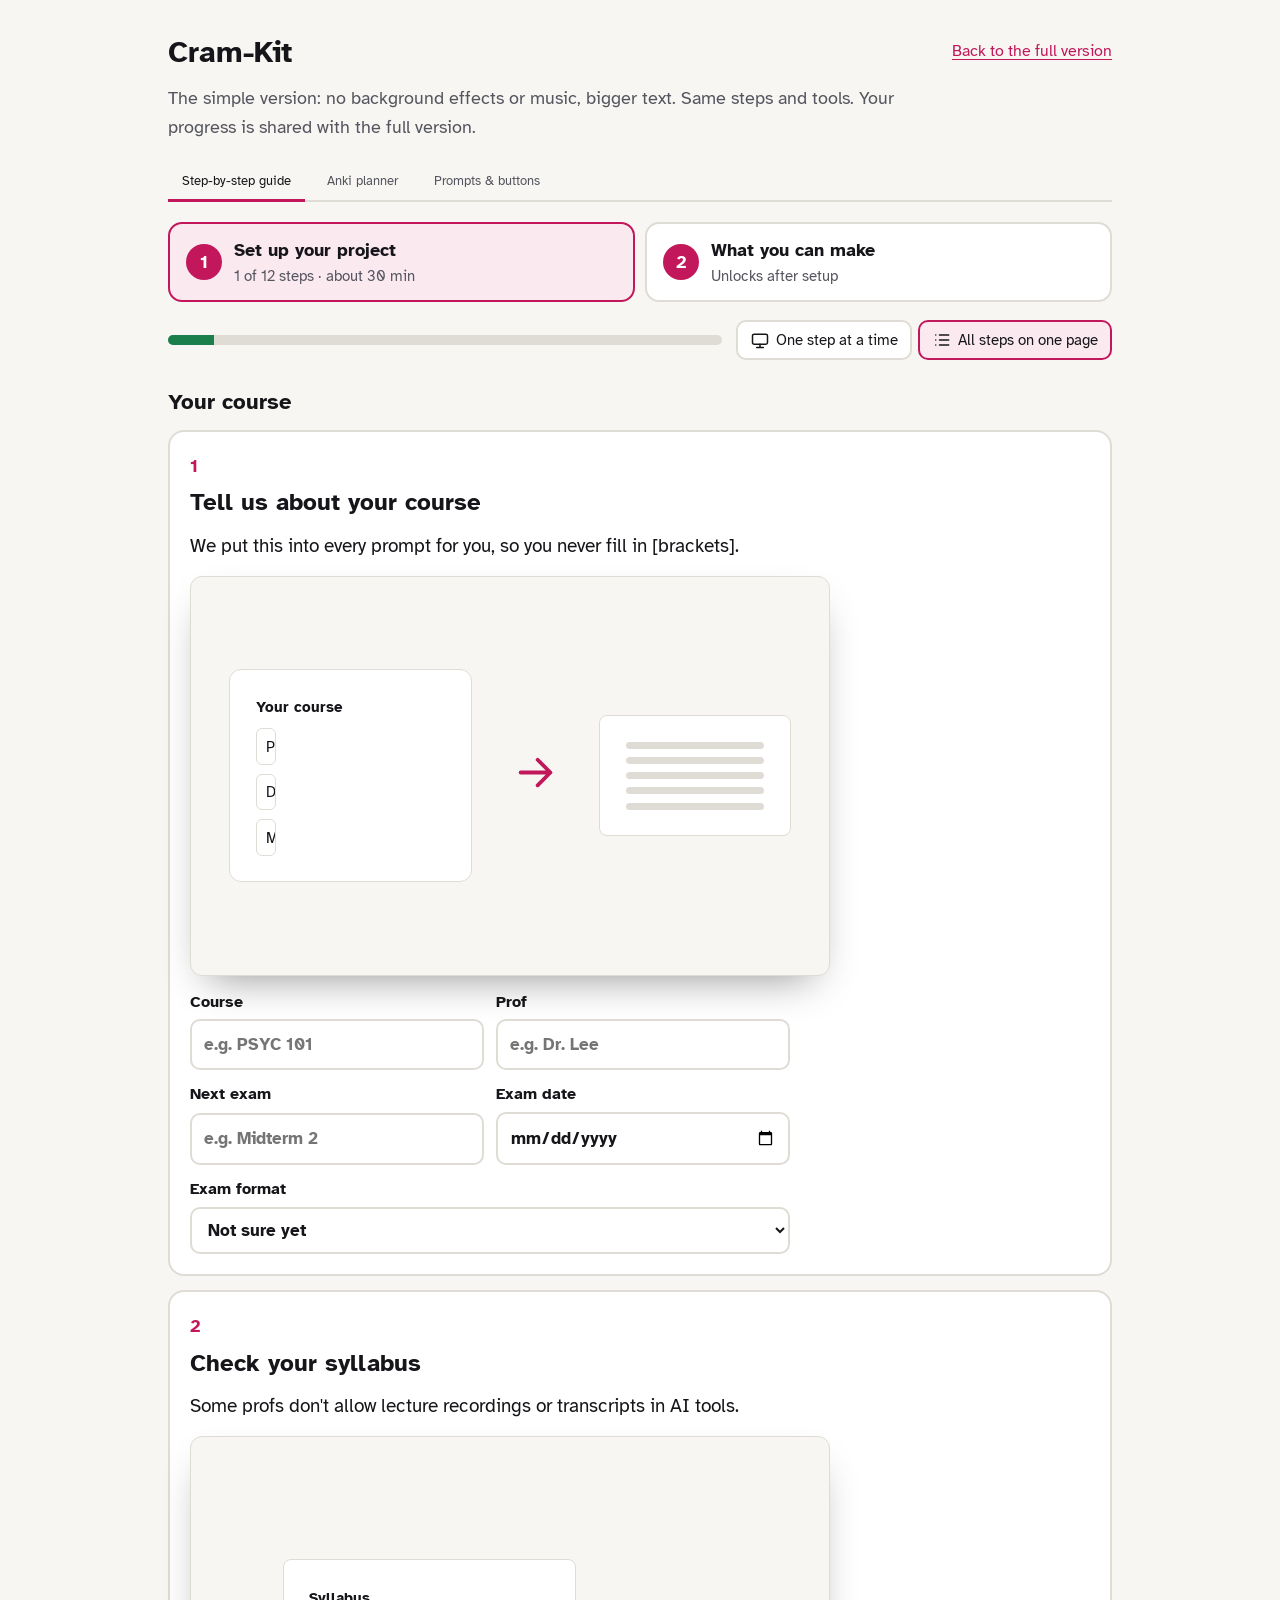
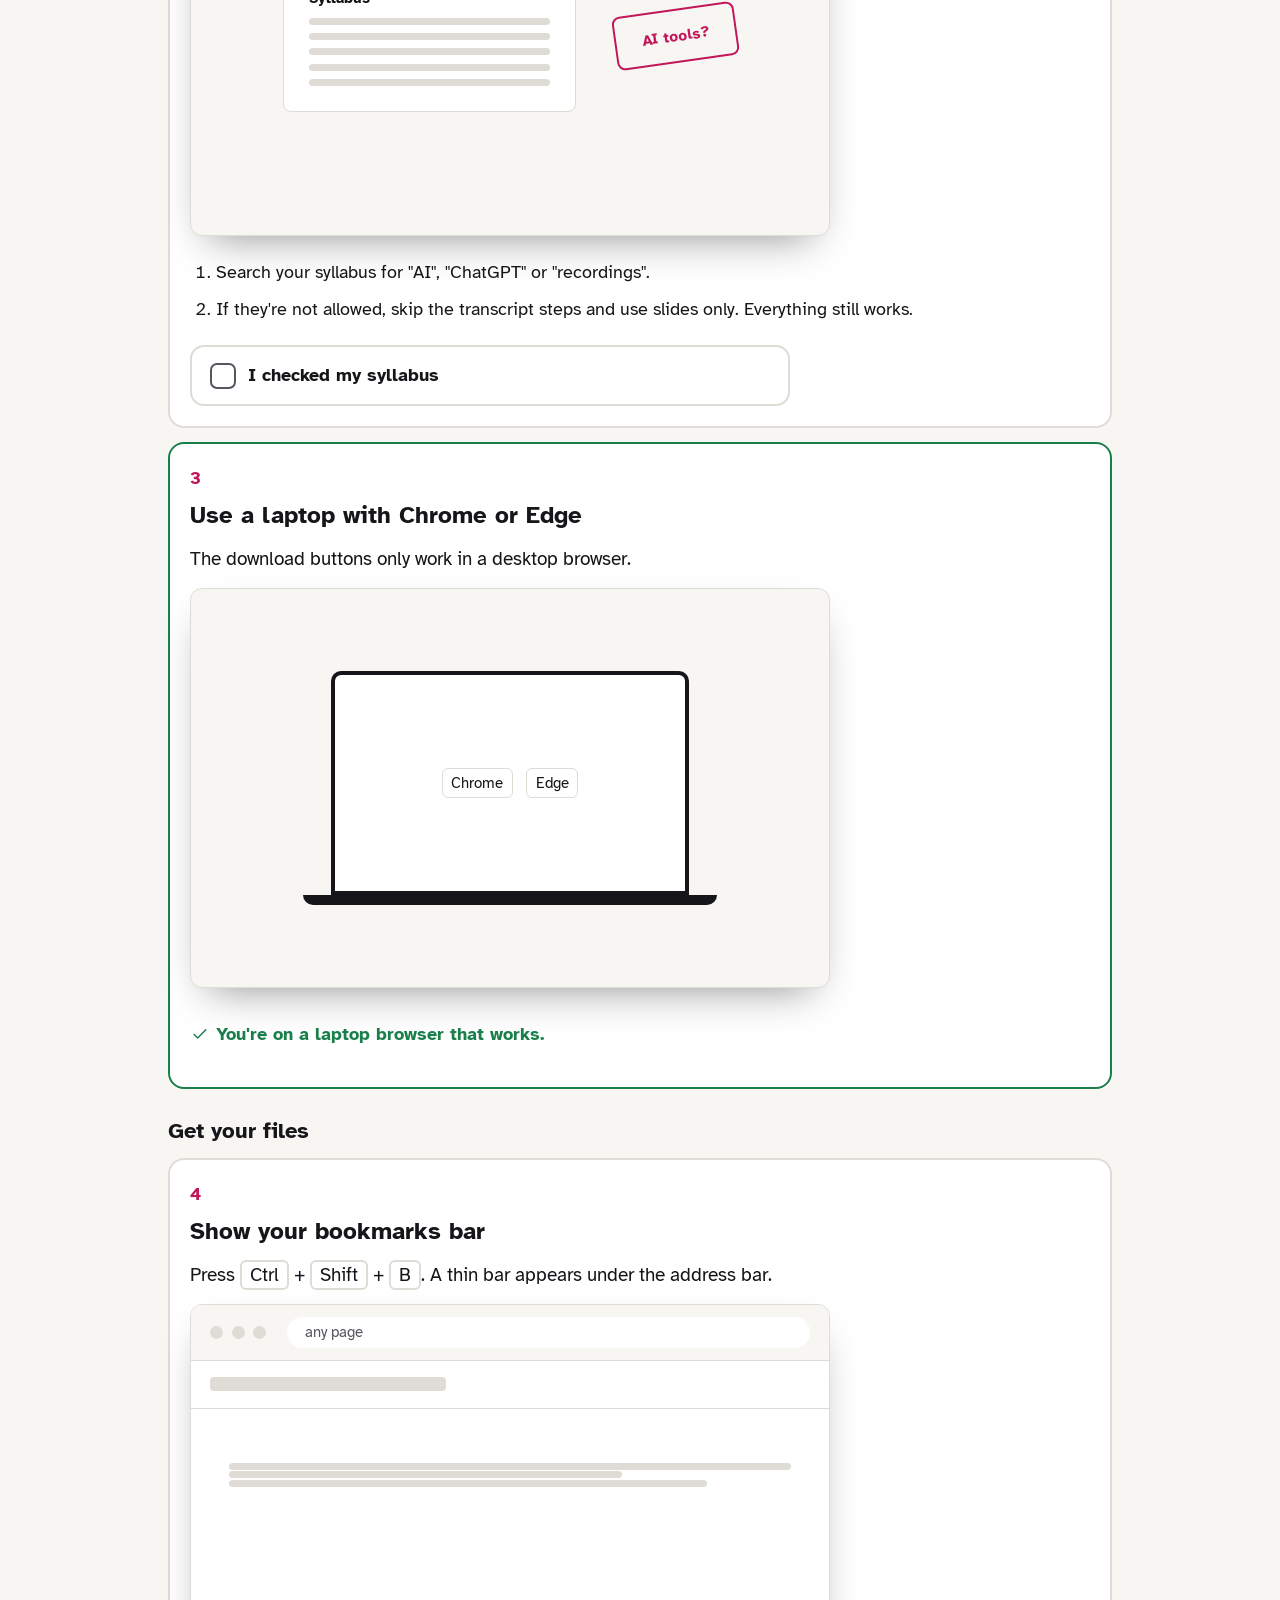
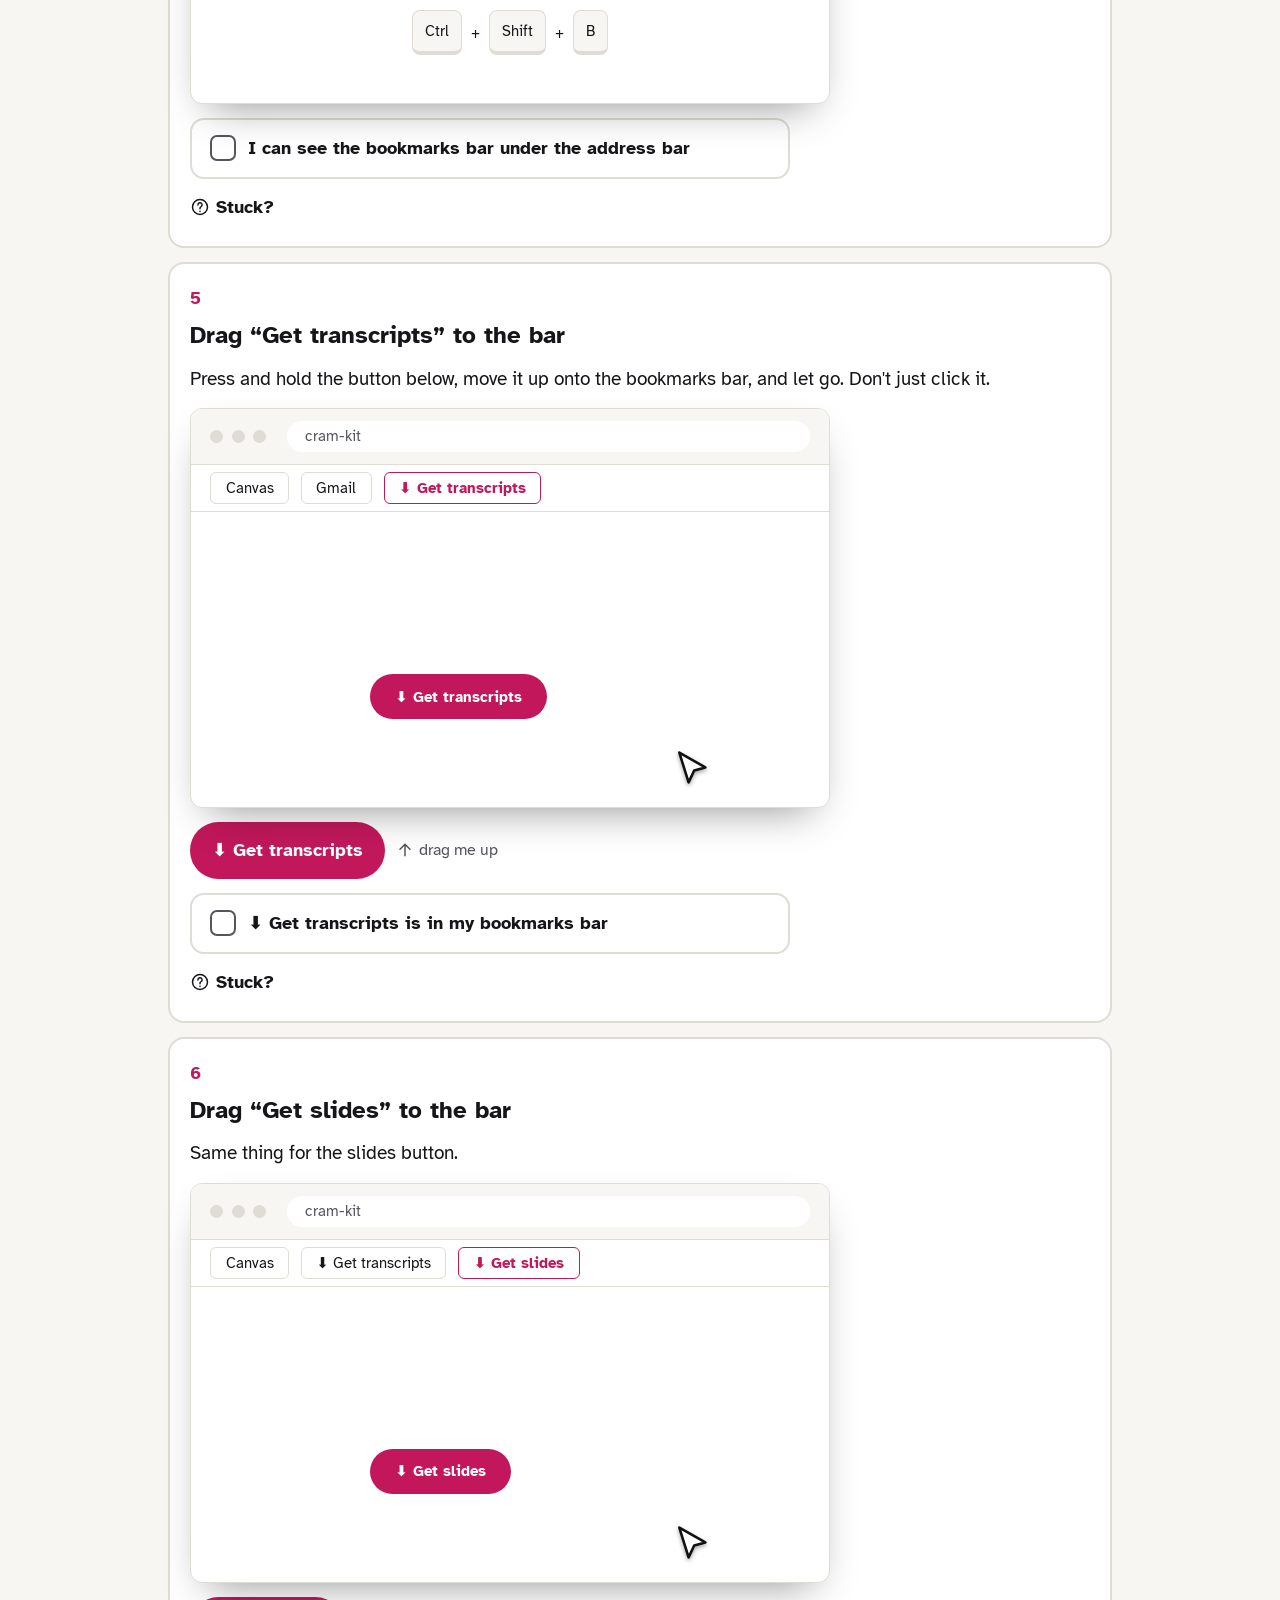
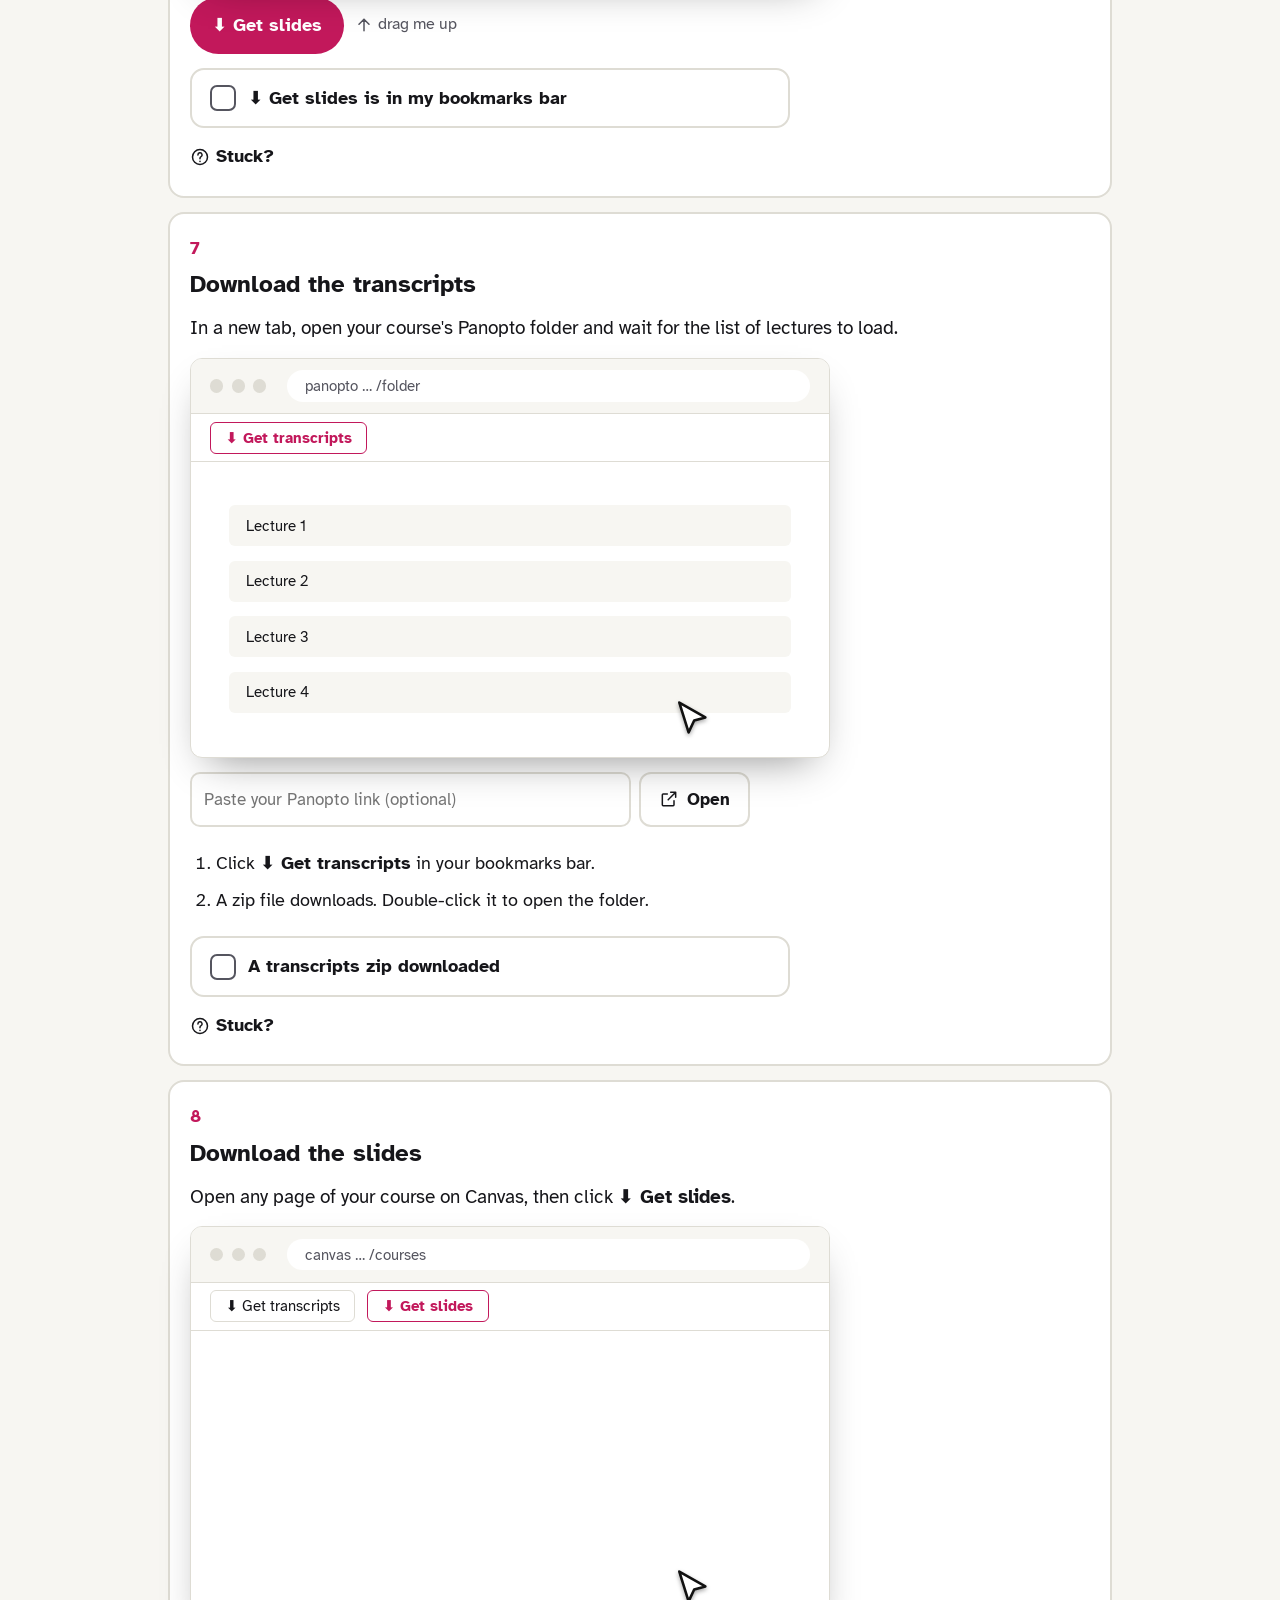
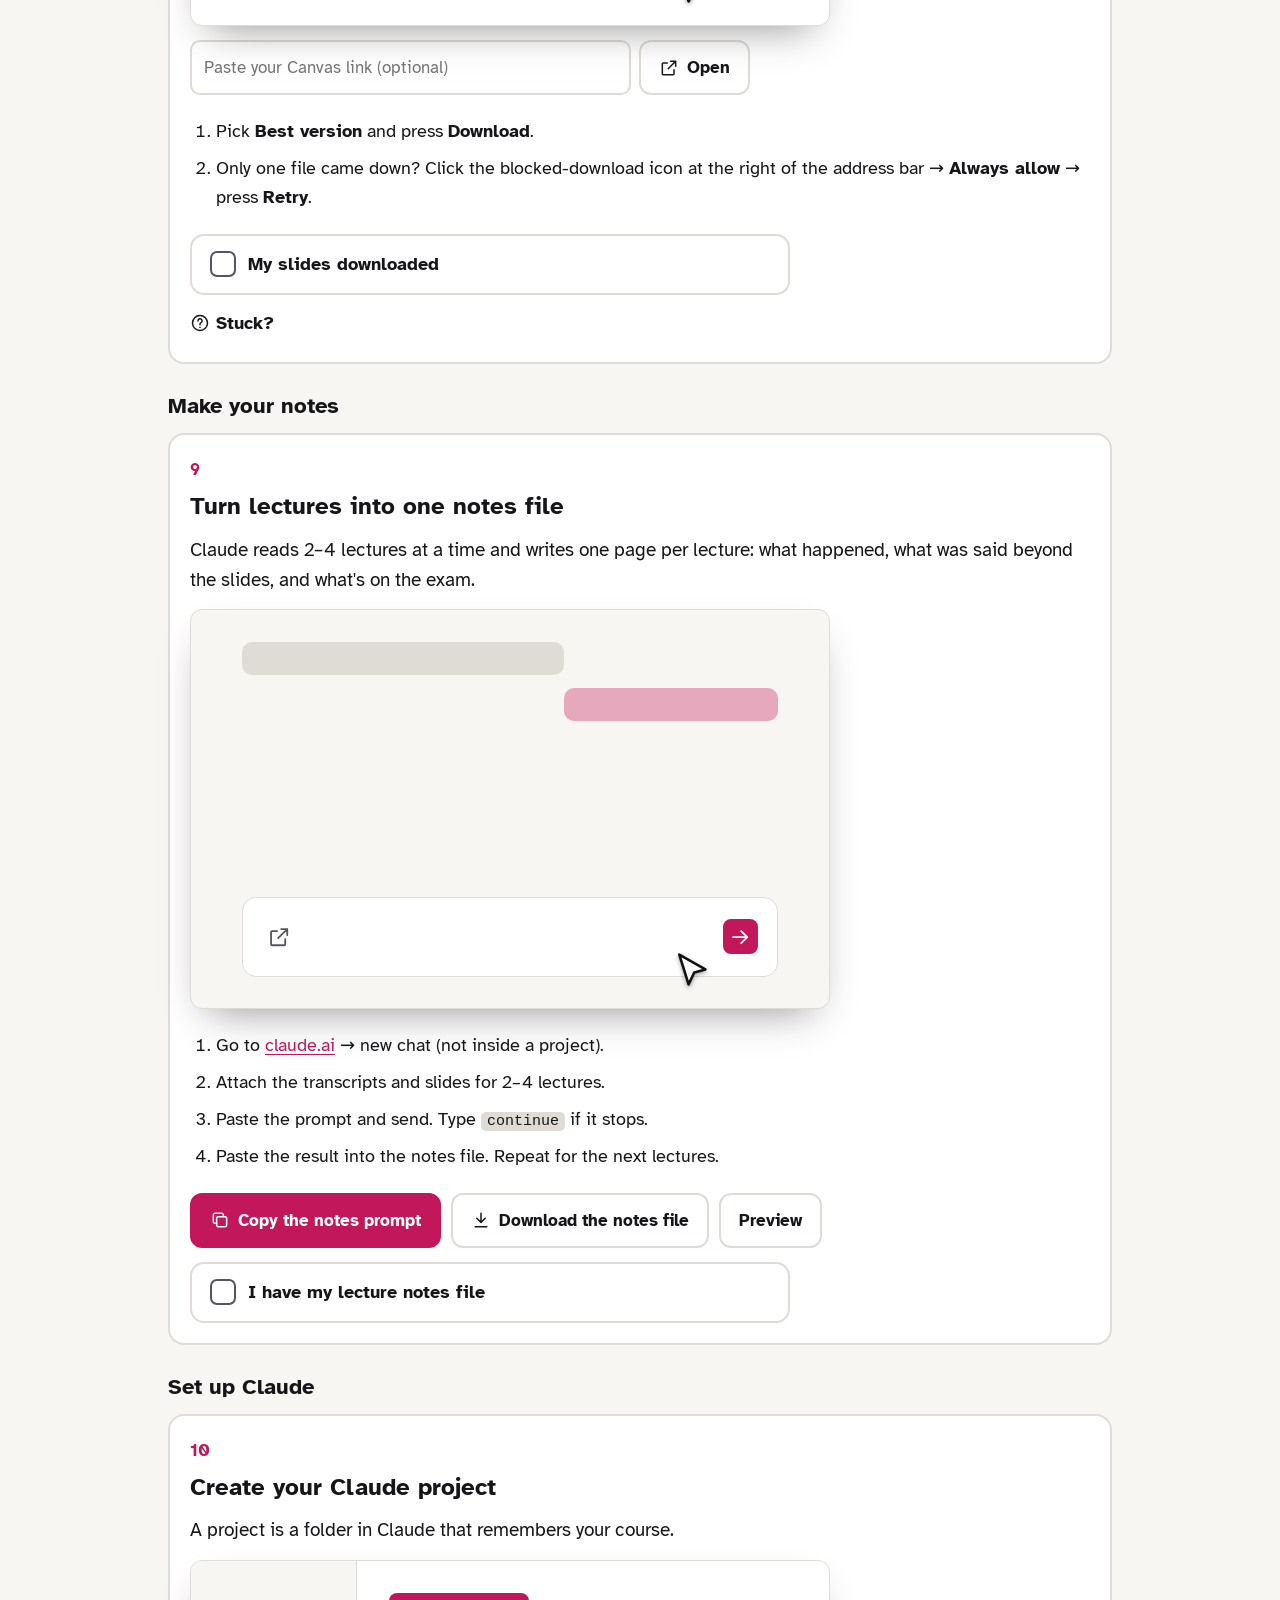
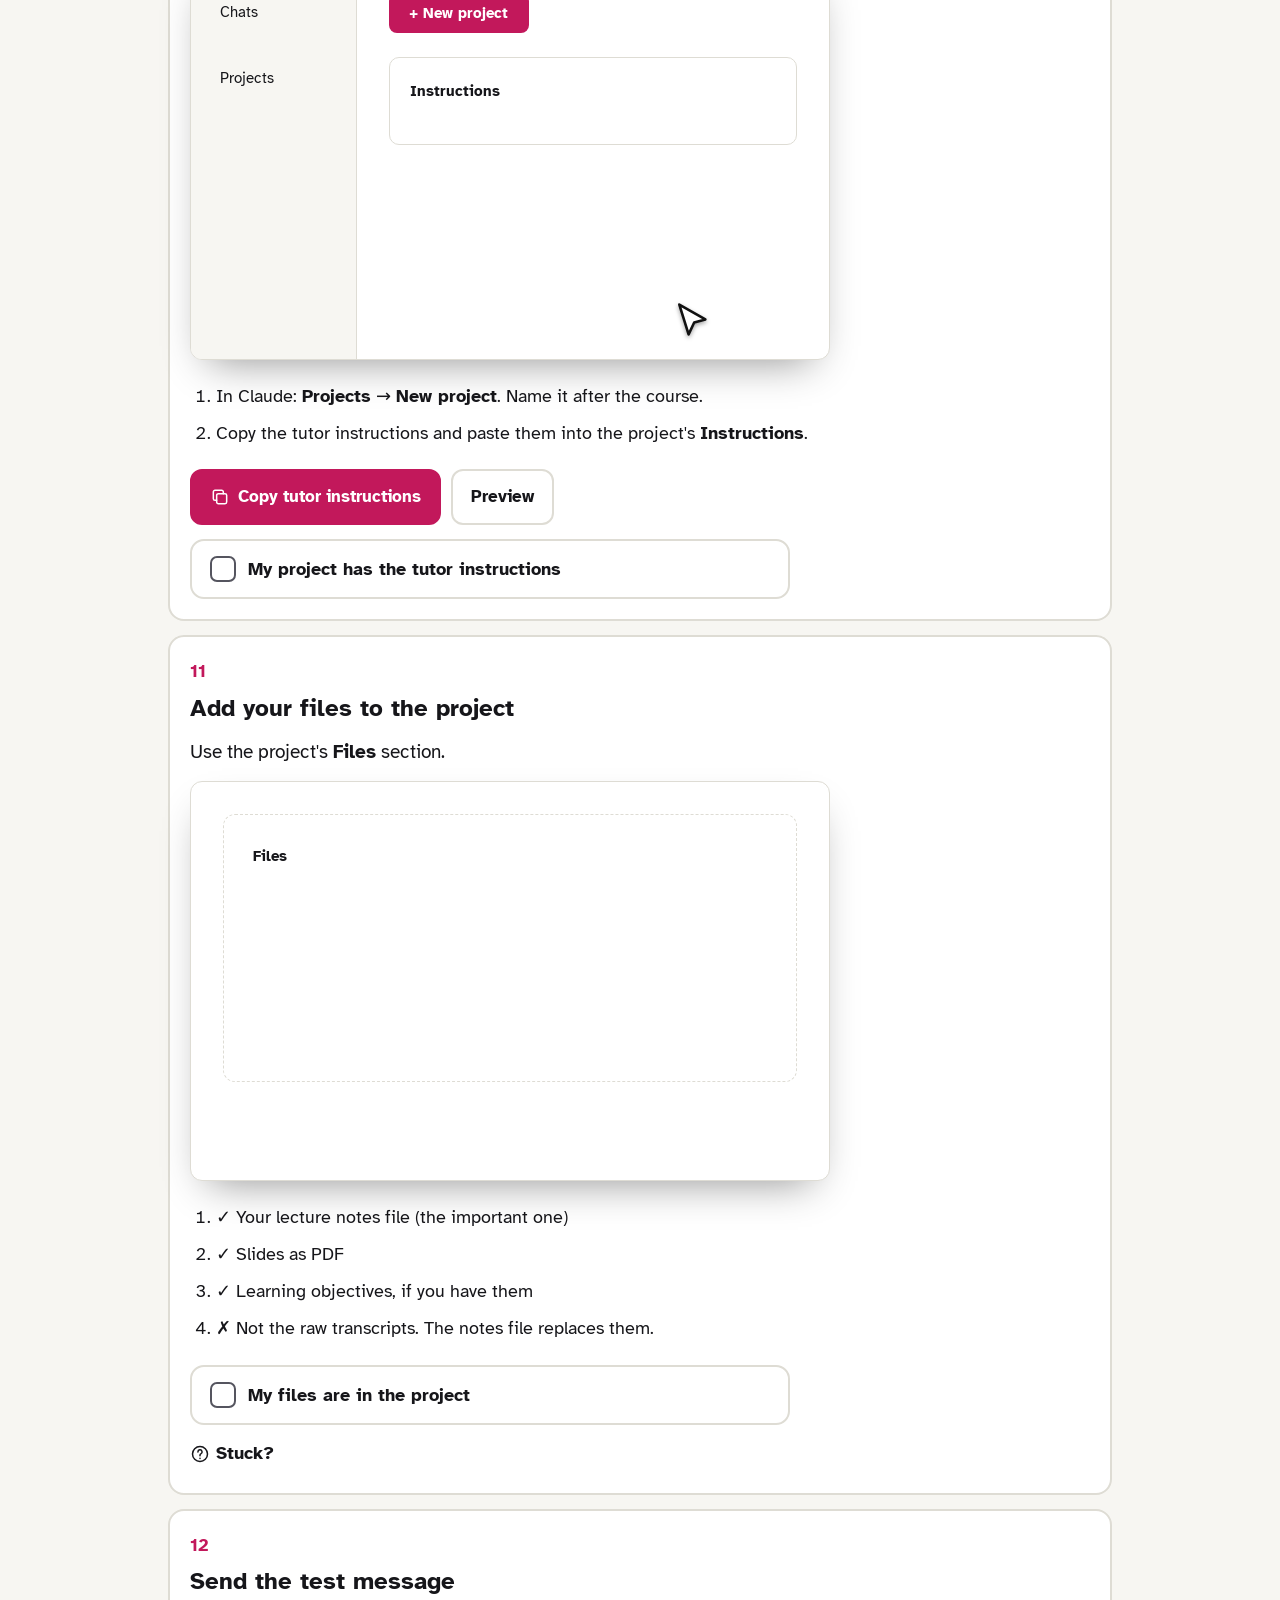
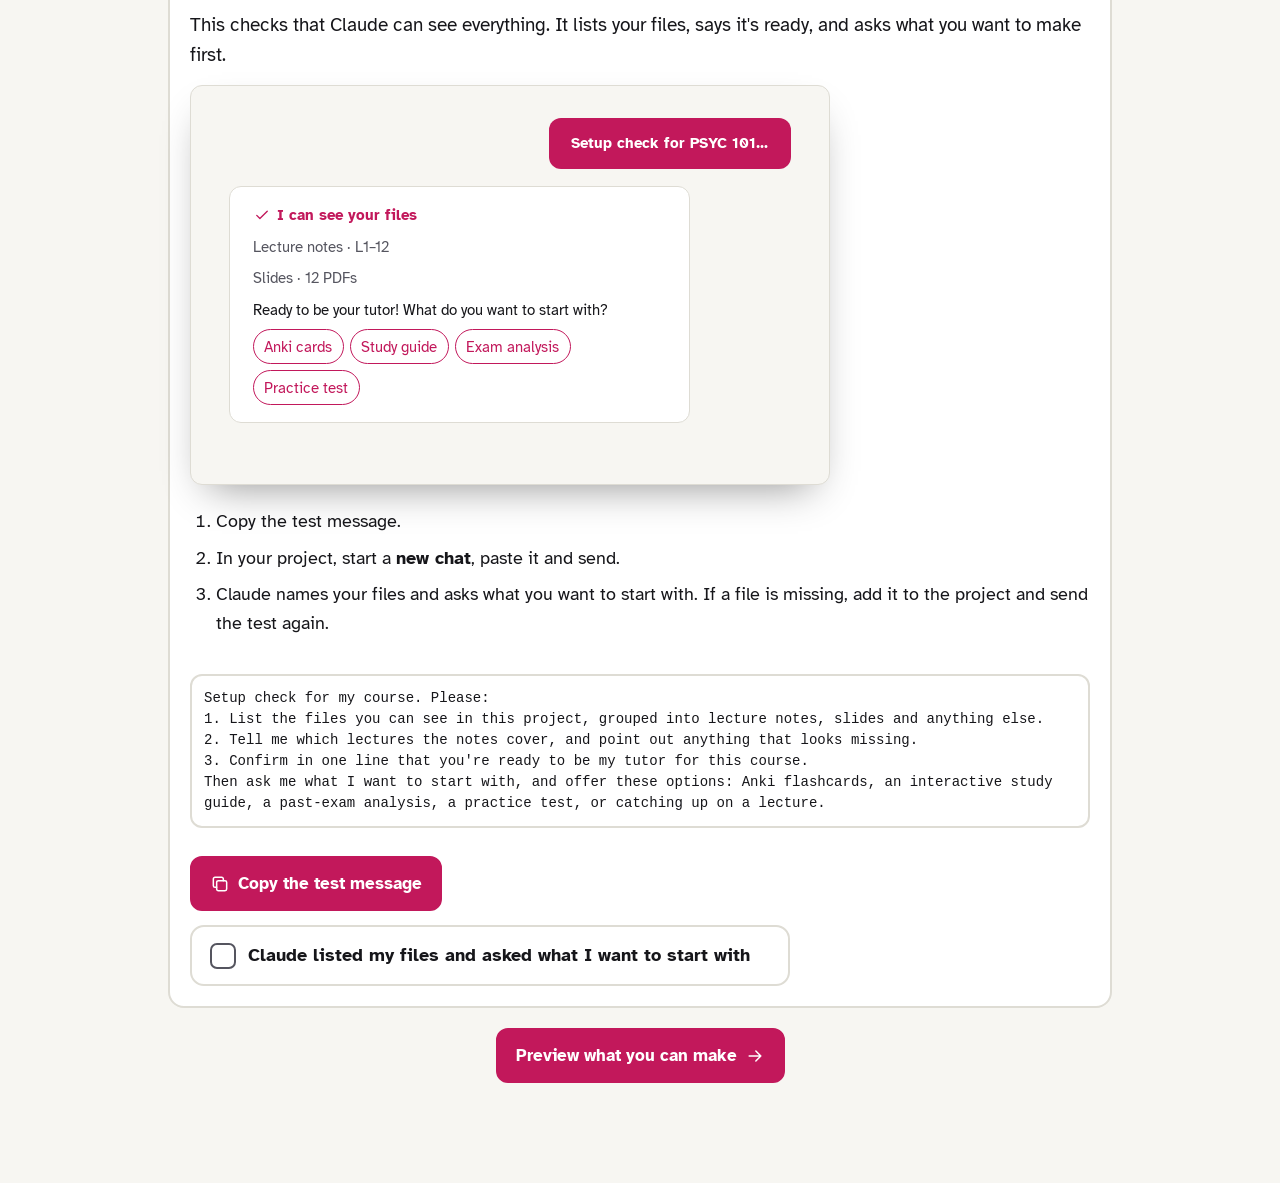
==== commit 800dc4d9: "Night market redesign: centred stall with lofi cook and cat, Taipei 101 skyline, two-phase guide wit" ====
--- a/simple.html
+++ b/simple.html
@@ -6,7 +6,7 @@
 <title>Cram-Kit · Simple</title>
 <link rel="preconnect" href="https://fonts.googleapis.com"><link rel="preconnect" href="https://fonts.gstatic.com" crossorigin>
 <link href="https://fonts.googleapis.com/css2?family=Atkinson+Hyperlegible:wght@400;700&display=swap" rel="stylesheet">
-<link rel="stylesheet" href="assets/mocks.css">
+<link rel="stylesheet" href="assets/mocks.css?v=6">
 <style>
 :root{--bg:#f7f6f2;--card:#fff;--ink:#16161a;--muted:#55555f;--line:#dedcd4;--accent:#c2185b;--accent-ink:#fff;--ok:#1b7f4b;--ok-bg:#eaf6ef;--warn:#8a4500;--warn-bg:#fff2e0;--soft:#fbe9f0}
 @media (prefers-color-scheme:dark){:root:not([data-theme=light]){--bg:#121214;--card:#1b1b1f;--ink:#efeef3;--muted:#a9a8b3;--line:#2e2e35;--accent:#ff6fa8;--accent-ink:#16161a;--ok:#5fd394;--ok-bg:#16291f;--warn:#ffb36b;--warn-bg:#2b2116;--soft:#2a1a22}}
@@ -95,6 +95,20 @@
 .ck-table small{display:block;color:var(--muted)}
 .ck-libitem{display:flex;align-items:center;justify-content:space-between;gap:10px;padding:12px 16px;margin-bottom:8px;border:2px solid var(--line);border-radius:12px;background:var(--card)}
 @media (max-width:640px){.ck-form,.ck-aform{grid-template-columns:1fr}.ck-title{font-size:25px}}
+/* phases + what you can make */
+.ck-phases{display:grid;grid-template-columns:1fr 1fr;gap:10px;margin:0 0 18px}
+.ck-phases button{display:flex;gap:12px;align-items:center;text-align:left;padding:12px 16px;border-radius:14px;border:2px solid var(--line);background:var(--card);color:var(--ink);font:inherit;cursor:pointer}
+.ck-phases button[aria-selected=true]{border-color:var(--accent);background:var(--soft)}
+.ck-phases b{display:block;font-size:18px}.ck-phases small{display:block;color:var(--muted);font-size:15px}
+.ck-pn{flex:none;width:36px;height:36px;display:grid;place-items:center;border-radius:50%;background:var(--accent);color:var(--accent-ink);font-weight:700}
+.ck-makelead{margin:0 0 16px!important}
+.ck-recipes{display:grid;grid-template-columns:repeat(auto-fill,minmax(240px,1fr));gap:12px}
+.ck-rcard{display:grid;gap:4px;align-content:start;text-align:left;padding:18px;border-radius:16px;border:2px solid var(--line);background:var(--card);color:var(--ink);font:inherit;cursor:pointer}
+.ck-rcard:hover{border-color:var(--accent)}
+.ck-rnum{font-weight:700;color:var(--accent);font-size:15px}.ck-rcard b{font-size:21px;line-height:1.2}.ck-rcard span{color:var(--muted)}
+.ck-rcard .ck-rgo{display:inline-flex;gap:6px;align-items:center;margin-top:8px;color:var(--accent);font-weight:700}
+.ck-recipe .ck-step{margin-top:12px}.ck-endrow{justify-content:center;margin:20px 0}
+@media (max-width:640px){.ck-phases{grid-template-columns:1fr}}
 </style>
 </head>
 <body>
@@ -111,7 +125,7 @@
   <section class="pane" id="p-lib" hidden><div id="lib"></div></section>
 </main>
 <script src="assets/data.js"></script>
-<script src="assets/core.js"></script>
+<script src="assets/core.js?v=6"></script>
 <script>
 const {$,$$}=CK;
 let anki;
--- a/assets/mocks.css
+++ b/assets/mocks.css
@@ -139,3 +139,43 @@
 @keyframes ckFlipB{0%,40%{transform:rotateY(180deg)}55%,100%{transform:rotateY(360deg)}}
 
 @media (prefers-reduced-motion:reduce){.ck-mock *,.ck-mock{animation:none!important}.ck-m-chip.new,.ck-m-toast,.ck-m-pop,.ck-m-block,.ck-m-files span,.ck-m-tag,.ck-m-stamp{opacity:1!important}.ck-m-typed,.ck-m-field{width:auto!important}.ck-m-cursor{display:none}}
+
+/* .srt converter drop zone (Prompts & buttons) */
+.ck-drop-info{margin:0 0 10px;max-width:62ch;opacity:.85}
+.ck-drop{display:flex;align-items:center;justify-content:center;gap:8px;border:2px dashed var(--line,#888);border-radius:12px;padding:22px;text-align:center;cursor:pointer;transition:border-color .15s,background .15s}
+.ck-drop:hover,.ck-drop.over,.ck-drop:focus-visible{border-color:var(--accent,var(--pink,#ff3ea5))}
+.ck-drop.over{background:rgba(127,127,127,.12)}
+.ck-drop.done::after{content:"✓ downloaded";margin-left:6px;font-weight:700;color:var(--ok,#5fd394)}
+
+/* setup test message → Claude replies and offers options */
+.ck-m-test{background:var(--m-surface);padding:5% 6%;display:flex;flex-direction:column;gap:5%}
+.ck-m-tq{align-self:flex-end;max-width:70%;padding:2.4% 4%;border-radius:12px;background:var(--m-accent);color:var(--m-accent-ink);font-weight:700;animation:ckTq var(--T,6s) infinite}
+.ck-m-ta{align-self:flex-start;width:82%;text-align:left;justify-items:start;padding:3% 4%;border-radius:12px;background:var(--m-bg);border:1px solid var(--m-line);display:grid;gap:.5em;animation:ckTa var(--T,6s) infinite}
+.ck-m-ta b{display:flex;gap:.4em;align-items:center;color:var(--m-accent)}.ck-m-ta b .ck-i{width:1.2em;height:1.2em}
+.ck-m-ta i{font-style:normal;color:var(--m-muted)}.ck-m-ta p{margin:0}
+.ck-m-opts{display:flex;flex-wrap:wrap;gap:.4em}.ck-m-opts span{padding:.3em .7em;border:1px solid var(--m-accent);border-radius:99px;color:var(--m-accent);animation:ckOpt var(--T,6s) infinite}
+.ck-m-opts span:nth-child(2){animation-delay:.15s}.ck-m-opts span:nth-child(3){animation-delay:.3s}.ck-m-opts span:nth-child(4){animation-delay:.45s}
+.ck-m-test{--T:6s}
+@keyframes ckTq{0%{opacity:0;transform:translateY(20%)}8%,92%{opacity:1;transform:none}100%{opacity:0}}
+@keyframes ckTa{0%,18%{opacity:0;transform:translateY(10%)}28%,92%{opacity:1;transform:none}100%{opacity:0}}
+@keyframes ckOpt{0%,40%{opacity:0;transform:scale(.8)}48%,92%{opacity:1;transform:none}100%{opacity:0}}
+
+/* interactive study guide */
+.ck-m-sg{display:grid;grid-template-columns:28% 1fr;background:var(--m-bg)}
+.ck-m-toc{background:var(--m-surface);border-right:1px solid var(--m-line);padding:10% 12%;display:grid;align-content:start;gap:9%}
+.ck-m-toc i{height:.6em;border-radius:4px;background:var(--m-line);position:relative}.ck-m-toc i.on{background:var(--m-accent)}
+.ck-m-toc i.hot::after{content:"";position:absolute;right:-12%;top:0;width:.6em;height:.6em;border-radius:50%;background:var(--m-hl)}
+.ck-m-sgmain{padding:6% 7%;display:grid;align-content:start;gap:6%}
+.ck-m-graph{height:4.5em;color:var(--m-accent);border-bottom:1px solid var(--m-line)}.ck-m-graph svg{width:100%;height:100%}
+.ck-m-graph path{stroke-dasharray:200;animation:ckDraw 4s infinite}
+@keyframes ckDraw{0%{stroke-dashoffset:200}50%,100%{stroke-dashoffset:0}}
+.ck-m-slider{height:.35em;border-radius:9px;background:var(--m-line);position:relative}
+.ck-m-slider i{position:absolute;top:50%;width:1em;height:1em;border-radius:50%;background:var(--m-accent);transform:translate(-50%,-50%);animation:ckSlide 4s ease-in-out infinite}
+@keyframes ckSlide{0%,100%{left:15%}50%{left:80%}}
+.ck-m-flag{justify-self:start;padding:.3em .7em;border-radius:6px;background:var(--m-hl);color:#222;font-weight:700}
+
+/* study planner calendar */
+.ck-m-cal{position:absolute;inset:10% 8%;display:grid;grid-template-columns:repeat(7,1fr);gap:4%}
+.ck-m-cal i{display:grid;place-items:center;font-style:normal;font-weight:700;border-radius:6px;background:var(--m-surface);border:1px solid var(--m-line);color:var(--m-muted);animation:ckCal 5s infinite;animation-delay:calc(var(--d) * .15s)}
+.ck-m-cal i.x{background:var(--m-accent);color:var(--m-accent-ink);border-color:var(--m-accent);font-size:.8em}
+@keyframes ckCal{0%,10%{opacity:.25}20%,90%{opacity:1}}
